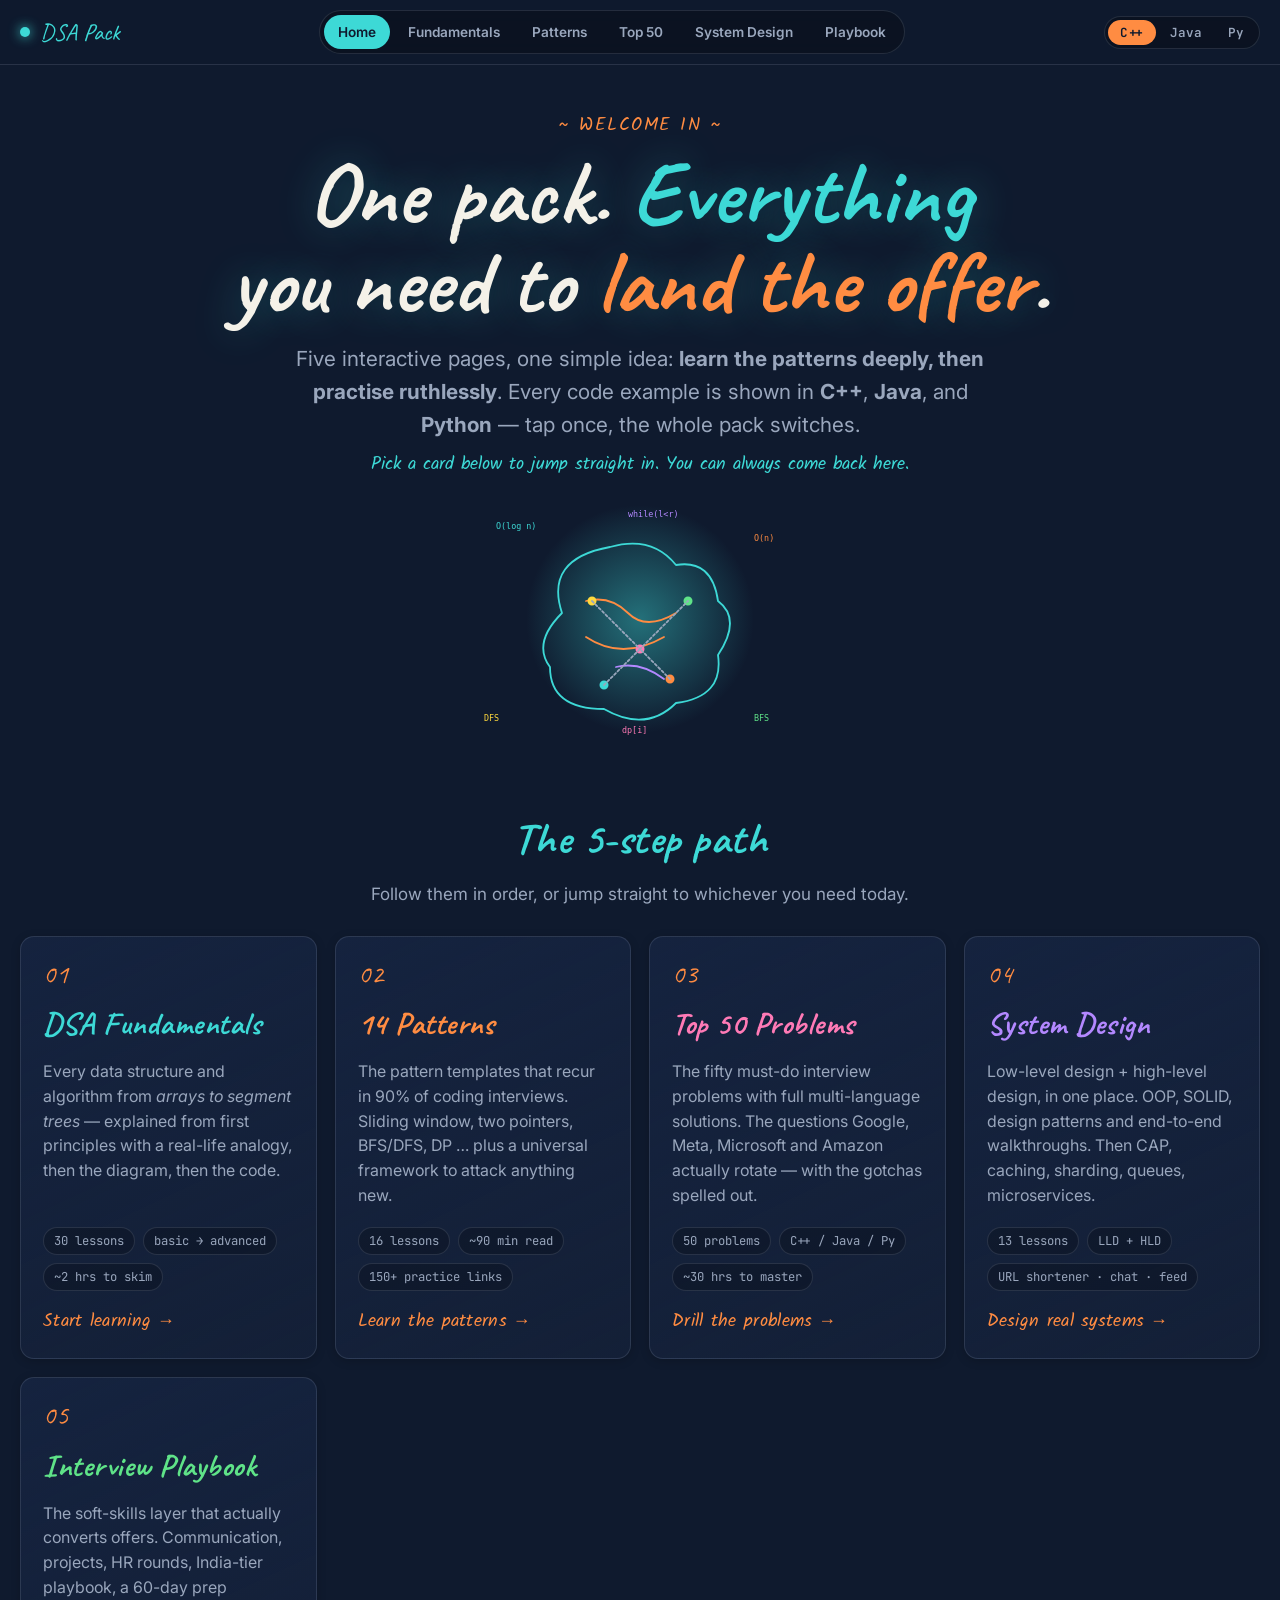
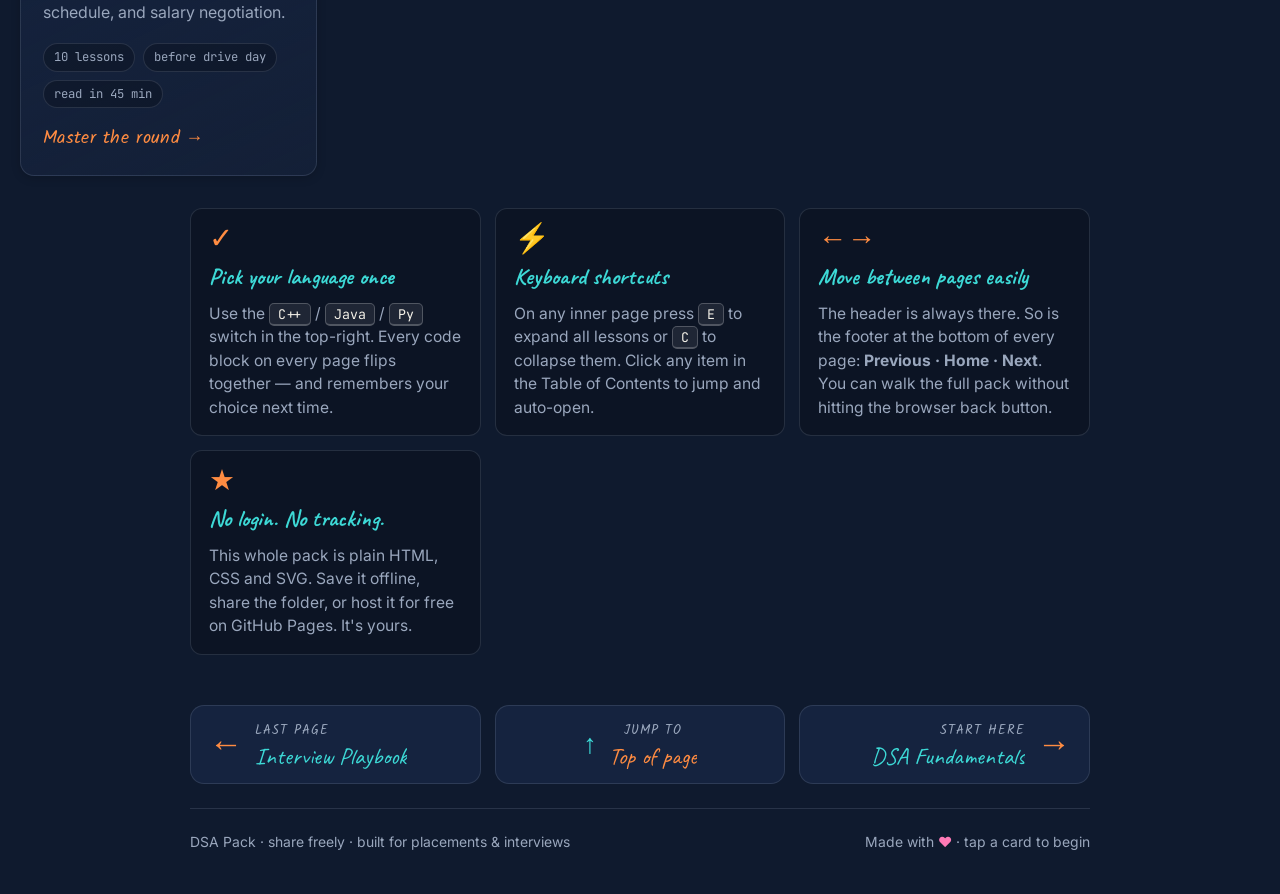
==== index.html @ 094a379f "Add files via upload" ====
<!DOCTYPE html>
<html lang="en">
<head>
  <meta charset="UTF-8" />
  <meta name="viewport" content="width=device-width, initial-scale=1.0, viewport-fit=cover" />
  <meta name="theme-color" content="#0F1A2E" />
  <meta name="description" content="DSA Pack home - pick where to start: Fundamentals, 14 Patterns, Top 50 problems, System Design, or the Interview Playbook. Dark, hand-drawn, with C++/Java/Python tabs." />

  <meta property="og:title" content="DSA Pack - Home" />
  <meta property="og:description" content="Five interactive pages, one philosophy: small set of patterns, deep understanding, ruthless practice. C++/Java/Python tabs everywhere." />
  <meta property="og:type" content="website" />
  <meta property="og:image" content="assets/dsa-hero.svg" />

  <title>DSA Pack - Home</title>
  <link rel="icon" type="image/svg+xml" href="assets/dsa-hero.svg" />
  <link rel="stylesheet" href="dsa.css" />
</head>
<body>

<div class="progress-bar" id="progress"></div>

<header class="topbar">
  <div class="topbar-inner">
    <a href="index.html" class="brand bare" aria-label="DSA Pack home">
      <span class="brand-dot"></span>
      <span>DSA Pack</span>
    </a>

    <nav class="nav-tabs" aria-label="Pack navigation">
      <a class="nav-tab home-tab active" href="index.html">Home</a>
      <a class="nav-tab"                  href="dsa-fundamentals.html">Fundamentals</a>
      <a class="nav-tab"                  href="dsa.html">Patterns</a>
      <a class="nav-tab"                  href="top-50-problems.html">Top 50</a>
      <a class="nav-tab"                  href="system-design.html">System Design</a>
      <a class="nav-tab"                  href="interview-playbook.html">Playbook</a>
    </nav>

    <div class="topbar-actions">
      <div class="lang-switcher" role="group" aria-label="Code language">
        <button data-lang="cpp">C++</button>
        <button data-lang="java">Java</button>
        <button data-lang="python">Py</button>
      </div>
    </div>
  </div>
</header>

<!-- ============== HERO ============== -->
<section class="home-hero" id="top">
  <p class="eyebrow"><span class="wave">~</span> welcome in <span class="wave">~</span></p>
  <h1>One pack. <span class="accent">Everything</span><br>you need to <span class="accent2">land the offer</span>.</h1>
  <p class="lede">
    Five interactive pages, one simple idea: <strong>learn the patterns deeply, then practise ruthlessly</strong>.
    Every code example is shown in <strong>C++</strong>, <strong>Java</strong>, and <strong>Python</strong> &mdash; tap once, the whole pack switches.
  </p>
  <p class="sub-lede">Pick a card below to jump straight in. You can always come back here.</p>
  <img src="assets/dsa-hero.svg" alt="DSA brain mascot" class="hero-mascot" />
</section>

<!-- ============== THE 5 CARDS ============== -->
<section class="cards-wrap">
  <h2 class="cards-title">The 5-step path</h2>
  <p class="cards-sub">Follow them in order, or jump straight to whichever you need today.</p>

  <div class="page-cards">

    <a class="page-card tone-cyan" href="dsa-fundamentals.html">
      <div class="page-card-num">01</div>
      <h3>DSA Fundamentals</h3>
      <p>Every data structure and algorithm from <em>arrays to segment trees</em> &mdash; explained from first principles with a real-life analogy, then the diagram, then the code.</p>
      <div class="page-card-meta">
        <span>30 lessons</span>
        <span>basic &rarr; advanced</span>
        <span>~2 hrs to skim</span>
      </div>
      <span class="page-card-cta">Start learning <span class="arr">&rarr;</span></span>
    </a>

    <a class="page-card tone-orange" href="dsa.html">
      <div class="page-card-num">02</div>
      <h3>14 Patterns</h3>
      <p>The pattern templates that recur in 90% of coding interviews. Sliding window, two pointers, BFS/DFS, DP &hellip; plus a universal framework to attack anything new.</p>
      <div class="page-card-meta">
        <span>16 lessons</span>
        <span>~90 min read</span>
        <span>150+ practice links</span>
      </div>
      <span class="page-card-cta">Learn the patterns <span class="arr">&rarr;</span></span>
    </a>

    <a class="page-card tone-pink" href="top-50-problems.html">
      <div class="page-card-num">03</div>
      <h3>Top 50 Problems</h3>
      <p>The fifty must-do interview problems with full multi-language solutions. The questions Google, Meta, Microsoft and Amazon actually rotate &mdash; with the gotchas spelled out.</p>
      <div class="page-card-meta">
        <span>50 problems</span>
        <span>C++ / Java / Py</span>
        <span>~30 hrs to master</span>
      </div>
      <span class="page-card-cta">Drill the problems <span class="arr">&rarr;</span></span>
    </a>

    <a class="page-card tone-purple" href="system-design.html">
      <div class="page-card-num">04</div>
      <h3>System Design</h3>
      <p>Low-level design + high-level design, in one place. OOP, SOLID, design patterns and end-to-end walkthroughs. Then CAP, caching, sharding, queues, microservices.</p>
      <div class="page-card-meta">
        <span>13 lessons</span>
        <span>LLD + HLD</span>
        <span>URL shortener &middot; chat &middot; feed</span>
      </div>
      <span class="page-card-cta">Design real systems <span class="arr">&rarr;</span></span>
    </a>

    <a class="page-card tone-green" href="interview-playbook.html">
      <div class="page-card-num">05</div>
      <h3>Interview Playbook</h3>
      <p>The soft-skills layer that actually converts offers. Communication, projects, HR rounds, India-tier playbook, a 60-day prep schedule, and salary negotiation.</p>
      <div class="page-card-meta">
        <span>10 lessons</span>
        <span>before drive day</span>
        <span>read in 45 min</span>
      </div>
      <span class="page-card-cta">Master the round <span class="arr">&rarr;</span></span>
    </a>

  </div>

  <!-- Friendly tips row -->
  <div class="home-tips">
    <div class="home-tip">
      <div class="ico">&#10003;</div>
      <h4>Pick your language once</h4>
      <p>Use the <kbd>C++</kbd> / <kbd>Java</kbd> / <kbd>Py</kbd> switch in the top-right. Every code block on every page flips together &mdash; and remembers your choice next time.</p>
    </div>
    <div class="home-tip">
      <div class="ico">&#9889;</div>
      <h4>Keyboard shortcuts</h4>
      <p>On any inner page press <kbd>E</kbd> to expand all lessons or <kbd>C</kbd> to collapse them. Click any item in the Table of Contents to jump and auto-open.</p>
    </div>
    <div class="home-tip">
      <div class="ico">&larr;&rarr;</div>
      <h4>Move between pages easily</h4>
      <p>The header is always there. So is the footer at the bottom of every page: <strong>Previous &middot; Home &middot; Next</strong>. You can walk the full pack without hitting the browser back button.</p>
    </div>
    <div class="home-tip">
      <div class="ico">&#9733;</div>
      <h4>No login. No tracking.</h4>
      <p>This whole pack is plain HTML, CSS and SVG. Save it offline, share the folder, or host it for free on GitHub Pages. It's yours.</p>
    </div>
  </div>
</section>

<!-- ============== FOOTER PAGE-NAV ============== -->
<nav class="page-nav" aria-label="Page navigation">
  <a class="page-nav-btn prev" href="interview-playbook.html">
    <span class="arr">&larr;</span>
    <span class="meta">
      <span class="lbl">Last page</span>
      <span class="ttl">Interview Playbook</span>
    </span>
  </a>
  <a class="page-nav-btn home" href="#top">
    <span class="arr">&uarr;</span>
    <span class="meta">
      <span class="lbl">Jump to</span>
      <span class="ttl">Top of page</span>
    </span>
  </a>
  <a class="page-nav-btn next" href="dsa-fundamentals.html">
    <span class="meta">
      <span class="lbl">Start here</span>
      <span class="ttl">DSA Fundamentals</span>
    </span>
    <span class="arr">&rarr;</span>
  </a>
</nav>

<footer class="footer-meta">
  <span>DSA Pack &middot; share freely &middot; built for placements &amp; interviews</span>
  <span>Made with <span style="color: var(--pink)">&hearts;</span> &middot; tap a card to begin</span>
</footer>

<script src="dsa.js"></script>
</body>
</html>
---- dsa.css ----
/* ==============================================================
   DSA Pack - shared styles for dsa.html, system-design.html,
   interview-playbook.html.  Dark + neon, hand-drawn vibe.
   ============================================================== */

@import url('https://fonts.googleapis.com/css2?family=Kalam:wght@400;700&family=Caveat:wght@400;700&family=Inter:wght@400;500;600;700&family=JetBrains+Mono:wght@400;500;600&display=swap');

:root {
  --bg:        #0F1A2E;
  --bg-soft:   #18253F;
  --bg-card:   #15233F;
  --ink:       #F4F1E8;
  --cyan:      #3DD9D6;
  --orange:    #FF8C42;
  --green:     #5FE388;
  --red:       #FF5C5C;
  --yellow:    #FFD93D;
  --purple:    #B388FF;
  --pink:      #FF7AB6;
  --muted:     #9AA7BD;
  --line:      rgba(154, 167, 189, 0.18);

  --col:       min(900px, 100% - 32px);
  --col-wide:  min(1240px, 100% - 32px);

  --radius:    14px;
  --shadow-sm: 0 2px 10px rgba(0, 0, 0, 0.18);
  --shadow:    0 6px 28px rgba(0, 0, 0, 0.32);
}

* { box-sizing: border-box; }
html { scroll-behavior: smooth; scroll-padding-top: 110px; }

html, body {
  margin: 0;
  padding: 0;
  background: var(--bg);
  color: var(--ink);
  font-family: 'Inter', -apple-system, BlinkMacSystemFont, 'Segoe UI', sans-serif;
  font-size: 17px;
  line-height: 1.65;
  -webkit-font-smoothing: antialiased;
  overflow-x: hidden;
}

img { max-width: 100%; height: auto; display: block; }

a {
  color: var(--cyan);
  text-decoration: none;
  border-bottom: 1px dashed currentColor;
  transition: color 0.15s ease;
}
a:hover { color: var(--orange); }
a.bare { border-bottom: none; }

code, kbd {
  font-family: 'JetBrains Mono', 'Consolas', 'Courier New', monospace;
  font-size: 0.88em;
}
:not(pre) > code {
  background: rgba(255, 255, 255, 0.08);
  border: 1px solid rgba(255, 255, 255, 0.12);
  border-radius: 5px;
  padding: 1px 7px;
  color: var(--cyan);
  white-space: nowrap;
}
kbd {
  background: rgba(255, 255, 255, 0.08);
  border: 1px solid rgba(255, 255, 255, 0.22);
  border-bottom-width: 2px;
  border-radius: 5px;
  padding: 1px 8px;
  font-size: 0.85em;
  color: var(--ink);
}

/* ---------- Reading-progress bar ---------- */
.progress-bar {
  position: fixed;
  top: 0; left: 0;
  height: 3px;
  width: 0%;
  background: linear-gradient(90deg, var(--cyan), var(--orange), var(--pink));
  z-index: 1000;
  transition: width 0.08s ease-out;
  box-shadow: 0 0 12px var(--cyan);
}

/* ---------- Top nav ---------- */
.topbar {
  position: sticky;
  top: 0;
  z-index: 50;
  backdrop-filter: blur(12px);
  -webkit-backdrop-filter: blur(12px);
  background: rgba(15, 26, 46, 0.82);
  border-bottom: 1px solid var(--line);
}
.topbar-inner {
  width: var(--col-wide);
  margin: 0 auto;
  padding: 10px 0;
  display: flex;
  align-items: center;
  justify-content: space-between;
  gap: 16px;
  flex-wrap: wrap;
}
.brand {
  display: flex;
  align-items: center;
  gap: 10px;
  font-family: 'Caveat', cursive;
  font-size: 1.4rem;
  color: var(--cyan);
  border-bottom: none;
  white-space: nowrap;
}
.brand-dot {
  width: 10px; height: 10px;
  border-radius: 50%;
  background: var(--cyan);
  box-shadow: 0 0 12px var(--cyan);
}

.nav-tabs {
  display: flex;
  gap: 4px;
  background: rgba(0, 0, 0, 0.25);
  border: 1px solid var(--line);
  border-radius: 999px;
  padding: 4px;
}
.nav-tab {
  font-family: 'Inter', sans-serif;
  font-size: 0.8rem;
  font-weight: 600;
  padding: 6px 14px;
  border-radius: 999px;
  border: none;
  background: transparent;
  color: var(--muted);
  cursor: pointer;
  text-decoration: none;
  transition: all 0.15s ease;
  white-space: nowrap;
}
.nav-tab:hover { color: var(--cyan); }
.nav-tab.active {
  background: var(--cyan);
  color: var(--bg);
}

.topbar-actions {
  display: flex;
  gap: 8px;
  align-items: center;
  flex-wrap: wrap;
}
.btn {
  font-family: 'Inter', sans-serif;
  font-size: 0.8rem;
  font-weight: 600;
  padding: 6px 14px;
  border-radius: 999px;
  border: 1.5px solid var(--line);
  background: transparent;
  color: var(--ink);
  cursor: pointer;
  text-decoration: none;
  transition: all 0.15s ease;
  white-space: nowrap;
}
.btn:hover {
  border-color: var(--cyan);
  color: var(--cyan);
  background: rgba(61, 217, 214, 0.08);
}
.btn.primary {
  background: var(--cyan);
  border-color: var(--cyan);
  color: var(--bg);
}
.btn.primary:hover {
  background: var(--orange);
  border-color: var(--orange);
  color: var(--bg);
}

/* Sticky global language switcher */
.lang-switcher {
  display: flex;
  gap: 2px;
  background: rgba(0, 0, 0, 0.25);
  border: 1px solid var(--line);
  border-radius: 999px;
  padding: 3px;
}
.lang-switcher button {
  font-family: 'JetBrains Mono', monospace;
  font-size: 0.74rem;
  font-weight: 600;
  padding: 4px 12px;
  border-radius: 999px;
  border: none;
  background: transparent;
  color: var(--muted);
  cursor: pointer;
  transition: all 0.15s ease;
}
.lang-switcher button:hover { color: var(--ink); }
.lang-switcher button.active {
  background: var(--orange);
  color: var(--bg);
}

/* ---------- Hero ---------- */
.hero {
  width: var(--col-wide);
  margin: 0 auto;
  padding: 56px 0 24px;
  text-align: center;
  position: relative;
}
.hero .eyebrow {
  font-family: 'Kalam', cursive;
  color: var(--orange);
  font-size: 1.1rem;
  letter-spacing: 1.5px;
  text-transform: uppercase;
  margin: 0 0 10px;
}
.hero h1 {
  font-family: 'Caveat', cursive;
  font-size: clamp(2.6rem, 7vw, 5.2rem);
  margin: 0 0 8px;
  line-height: 1;
  color: var(--ink);
  letter-spacing: 0.5px;
  text-shadow: 0 0 40px rgba(61, 217, 214, 0.35);
}
.hero h1 .accent  { color: var(--cyan); }
.hero h1 .accent2 { color: var(--orange); }
.hero h1 .accent3 { color: var(--purple); }
.hero .lede {
  font-size: clamp(1.02rem, 2vw, 1.25rem);
  color: var(--muted);
  max-width: 680px;
  margin: 12px auto 22px;
  line-height: 1.55;
}
.hero-mascot {
  width: clamp(220px, 35vw, 360px);
  margin: 14px auto 22px;
}
.hero-stats {
  display: flex;
  gap: 28px;
  justify-content: center;
  flex-wrap: wrap;
  margin-top: 6px;
}
.hero-stat { font-family: 'Kalam', cursive; }
.hero-stat .num {
  display: block;
  font-family: 'Caveat', cursive;
  font-size: 2rem;
  color: var(--cyan);
  line-height: 1;
}
.hero-stat .num.orange { color: var(--orange); }
.hero-stat .num.green  { color: var(--green); }
.hero-stat .num.purple { color: var(--purple); }
.hero-stat .label {
  display: block;
  font-size: 0.84rem;
  color: var(--muted);
  margin-top: 4px;
}

/* ---------- Table of Contents ---------- */
.toc {
  width: var(--col);
  margin: 22px auto 48px;
  border: 1.5px solid var(--line);
  border-radius: var(--radius);
  background: var(--bg-card);
  padding: 22px 26px;
  box-shadow: var(--shadow-sm);
}
.toc-head {
  display: flex;
  align-items: center;
  justify-content: space-between;
  margin-bottom: 14px;
  gap: 12px;
  flex-wrap: wrap;
}
.toc h2 {
  font-family: 'Caveat', cursive;
  font-size: 1.7rem;
  color: var(--cyan);
  margin: 0;
}
.toc-controls { display: flex; gap: 8px; flex-wrap: wrap; }
.toc ol {
  list-style: none;
  counter-reset: toc;
  padding: 0;
  margin: 0;
  display: grid;
  gap: 4px;
}
.toc ol li { counter-increment: toc; }
.toc ol li a {
  display: flex;
  align-items: center;
  gap: 12px;
  padding: 9px 12px;
  border-radius: 8px;
  border: none;
  color: var(--ink);
  transition: all 0.15s ease;
}
.toc ol li a:hover {
  background: rgba(61, 217, 214, 0.08);
  color: var(--cyan);
  transform: translateX(4px);
}
.toc ol li a::before {
  content: counter(toc, decimal-leading-zero);
  font-family: 'JetBrains Mono', monospace;
  color: var(--muted);
  font-size: 0.82em;
  min-width: 28px;
}
.toc ol li a .title { flex: 1; }

/* TOC section header (used to split LLD vs HLD on system-design page) */
.toc-section {
  font-family: 'Caveat', cursive;
  font-size: 1.3rem;
  color: var(--orange);
  margin: 14px 0 4px 4px;
  padding-top: 8px;
  border-top: 1px dashed var(--line);
}
.toc-section:first-of-type {
  border-top: none;
  padding-top: 0;
  margin-top: 0;
}

/* ---------- Level badges ---------- */
.badge {
  display: inline-block;
  font-family: 'Inter', sans-serif;
  font-size: 0.68rem;
  font-weight: 700;
  letter-spacing: 0.6px;
  padding: 2px 9px;
  border-radius: 999px;
  border: 1.5px solid currentColor;
  text-transform: uppercase;
  white-space: nowrap;
}
.badge.basic        { color: var(--green); }
.badge.intermediate { color: var(--yellow); }
.badge.advanced     { color: var(--orange); }
.badge.wrap         { color: var(--purple); }
.badge.pattern      { color: var(--cyan); }
.badge.theory       { color: var(--purple); }
.badge.case         { color: var(--pink); }
.badge.behavior     { color: var(--yellow); }
.badge.placement    { color: var(--orange); }

/* ---------- Lesson cards ---------- */
.lessons {
  width: var(--col);
  margin: 0 auto;
  display: grid;
  gap: 18px;
}

.lesson {
  border: 1.5px solid var(--line);
  border-radius: var(--radius);
  background: var(--bg-card);
  overflow: hidden;
  scroll-margin-top: 110px;
  transition: border-color 0.2s ease, box-shadow 0.2s ease;
}
.lesson:hover { border-color: rgba(61, 217, 214, 0.45); }
.lesson[open] {
  border-color: rgba(61, 217, 214, 0.55);
  box-shadow: 0 12px 36px rgba(0, 0, 0, 0.35);
}

.lesson > summary {
  list-style: none;
  cursor: pointer;
  padding: 20px 26px;
  display: flex;
  align-items: center;
  gap: 16px;
  user-select: none;
  transition: background 0.15s ease;
}
.lesson > summary::-webkit-details-marker { display: none; }
.lesson > summary:hover { background: rgba(61, 217, 214, 0.04); }
.lesson > summary .num {
  font-family: 'Caveat', cursive;
  font-size: 2.2rem;
  color: var(--cyan);
  line-height: 1;
  min-width: 54px;
  text-align: center;
}
.lesson > summary .heading {
  flex: 1;
  display: flex;
  flex-direction: column;
  gap: 4px;
  min-width: 0;
}
.lesson > summary .title {
  font-family: 'Caveat', cursive;
  font-size: 1.7rem;
  color: var(--ink);
  line-height: 1.1;
}
.lesson > summary .subtitle {
  font-size: 0.9rem;
  color: var(--muted);
  font-weight: 400;
  line-height: 1.3;
}
.lesson > summary .meta {
  display: flex;
  flex-direction: column;
  align-items: flex-end;
  gap: 6px;
  flex-shrink: 0;
}
.lesson > summary .reading-time {
  font-family: 'JetBrains Mono', monospace;
  font-size: 0.76rem;
  color: var(--muted);
}
.lesson > summary .chevron {
  font-size: 1.4rem;
  color: var(--cyan);
  transition: transform 0.25s ease;
  margin-left: 8px;
  line-height: 1;
}
.lesson[open] > summary .chevron { transform: rotate(180deg); }

/* Section divider used between groups of lessons */
.section-break {
  width: var(--col);
  margin: 30px auto 6px;
  display: flex;
  align-items: center;
  gap: 14px;
  color: var(--orange);
}
.section-break::before,
.section-break::after {
  content: "";
  flex: 1;
  height: 1px;
  background: linear-gradient(90deg, transparent, var(--line), transparent);
}
.section-break .label {
  font-family: 'Caveat', cursive;
  font-size: 1.8rem;
  letter-spacing: 0.5px;
}
.section-break .sub {
  font-family: 'Kalam', cursive;
  color: var(--muted);
  font-size: 0.95rem;
}

.lesson-body {
  padding: 4px 26px 26px;
  border-top: 1px solid var(--line);
  animation: slideDown 0.3s ease-out;
}
@keyframes slideDown {
  from { opacity: 0; transform: translateY(-8px); }
  to   { opacity: 1; transform: translateY(0); }
}

.lesson-body h3 {
  font-family: 'Caveat', cursive;
  font-size: 1.55rem;
  color: var(--cyan);
  margin: 26px 0 8px;
}
.lesson-body h3:first-child { margin-top: 16px; }
.lesson-body h4 {
  font-family: 'Inter', sans-serif;
  font-size: 1rem;
  font-weight: 700;
  letter-spacing: 0.3px;
  color: var(--orange);
  margin: 18px 0 6px;
  text-transform: uppercase;
}
.lesson-body p { margin: 10px 0; color: var(--ink); }
.lesson-body ul, .lesson-body ol {
  padding-left: 22px;
  margin: 10px 0;
}
.lesson-body li { margin: 5px 0; }
.lesson-body ul li::marker { color: var(--cyan); }
.lesson-body ol li::marker { color: var(--orange); font-weight: 700; }

/* TL;DR block */
.tldr {
  background: rgba(61, 217, 214, 0.08);
  border-left: 4px solid var(--cyan);
  border-radius: 0 10px 10px 0;
  padding: 14px 18px;
  margin: 18px 0 8px;
  font-size: 1.02rem;
}
.tldr strong {
  font-family: 'Caveat', cursive;
  font-size: 1.4em;
  color: var(--cyan);
  letter-spacing: 0.4px;
  margin-right: 6px;
}

/* "When to recognise" block */
.recognise {
  background: rgba(179, 136, 255, 0.07);
  border-left: 4px solid var(--purple);
  border-radius: 0 10px 10px 0;
  padding: 12px 16px;
  margin: 10px 0 8px;
}
.recognise strong {
  font-family: 'Caveat', cursive;
  font-size: 1.3em;
  color: var(--purple);
  margin-right: 6px;
}

/* Inline illustration */
.illustration {
  margin: 22px -6px;
  padding: 14px;
  border: 1px solid var(--line);
  border-radius: 10px;
  background: rgba(0, 0, 0, 0.18);
  text-align: center;
}
.illustration img { width: 100%; max-width: 760px; margin: 0 auto; }
.illustration .caption {
  font-family: 'Kalam', cursive;
  color: var(--muted);
  font-size: 0.9rem;
  margin-top: 8px;
}

/* Callouts */
.callout {
  position: relative;
  margin: 18px 0;
  padding: 16px 18px 16px 56px;
  border-radius: 10px;
  background: rgba(95, 227, 136, 0.08);
  border: 1px solid rgba(95, 227, 136, 0.3);
  line-height: 1.55;
}
.callout::before {
  content: '\2728';
  position: absolute;
  top: 14px; left: 18px;
  font-size: 1.4rem;
}
.callout strong {
  font-family: 'Caveat', cursive;
  font-size: 1.3em;
  color: var(--green);
  margin-right: 8px;
  letter-spacing: 0.3px;
}
.callout.tip       { background: rgba(61, 217, 214, 0.08);  border-color: rgba(61, 217, 214, 0.30); }
.callout.tip::before    { content: '\1F4A1'; }
.callout.tip strong     { color: var(--cyan); }
.callout.warn      { background: rgba(255, 92, 92, 0.08);   border-color: rgba(255, 92, 92, 0.35); }
.callout.warn::before   { content: '\26A0\FE0F'; }
.callout.warn strong    { color: var(--red); }
.callout.try       { background: rgba(255, 217, 61, 0.08);  border-color: rgba(255, 217, 61, 0.35); }
.callout.try::before    { content: '\1F9EA'; }
.callout.try strong     { color: var(--yellow); }
.callout.takeaway  { background: rgba(179, 136, 255, 0.08); border-color: rgba(179, 136, 255, 0.35); margin-top: 24px; }
.callout.takeaway::before { content: '\1F3AF'; }
.callout.takeaway strong  { color: var(--purple); }
.callout.gotcha    { background: rgba(255, 140, 66, 0.08);  border-color: rgba(255, 140, 66, 0.35); }
.callout.gotcha::before { content: '\1F6A8'; }
.callout.gotcha strong { color: var(--orange); }

/* Inline mini code (single-line) */
pre {
  background: rgba(0, 0, 0, 0.42);
  border: 1px solid var(--line);
  border-radius: 10px;
  padding: 14px 18px;
  margin: 14px 0;
  overflow-x: auto;
  position: relative;
  font-size: 0.86rem;
  line-height: 1.55;
}
pre code {
  background: transparent;
  border: none;
  padding: 0;
  color: var(--ink);
  white-space: pre;
  font-size: inherit;
}
.copy-btn {
  position: absolute;
  top: 8px; right: 8px;
  font-family: 'Inter', sans-serif;
  font-size: 0.72rem;
  padding: 4px 10px;
  border-radius: 6px;
  border: 1px solid var(--line);
  background: rgba(255, 255, 255, 0.05);
  color: var(--muted);
  cursor: pointer;
  opacity: 0;
  transition: opacity 0.2s ease, all 0.15s ease;
}
pre:hover .copy-btn { opacity: 1; }
.copy-btn:hover { border-color: var(--cyan); color: var(--cyan); }
.copy-btn.copied { border-color: var(--green); color: var(--green); opacity: 1; }

/* ---------- Code-tabs component (C++ / Java / Python) ---------- */
.code-tabs {
  border: 1px solid var(--line);
  border-radius: 10px;
  margin: 16px 0;
  background: rgba(0, 0, 0, 0.32);
  overflow: hidden;
}
.code-tabs .tab-strip {
  display: flex;
  background: rgba(0, 0, 0, 0.35);
  border-bottom: 1px solid var(--line);
  padding: 0 6px;
  align-items: center;
  gap: 2px;
  flex-wrap: wrap;
}
.code-tabs .tab {
  font-family: 'JetBrains Mono', monospace;
  font-size: 0.78rem;
  font-weight: 600;
  padding: 8px 14px;
  border: none;
  background: transparent;
  color: var(--muted);
  cursor: pointer;
  border-bottom: 2px solid transparent;
  transition: all 0.15s ease;
  margin-bottom: -1px;
}
.code-tabs .tab:hover { color: var(--ink); }
.code-tabs .tab.active {
  color: var(--cyan);
  border-bottom-color: var(--cyan);
}
.code-tabs .tab[data-lang="java"].active   { color: var(--orange); border-bottom-color: var(--orange); }
.code-tabs .tab[data-lang="python"].active { color: var(--green);  border-bottom-color: var(--green); }
.code-tabs .tab-spacer { flex: 1; }
.code-tabs .filename {
  font-family: 'JetBrains Mono', monospace;
  font-size: 0.72rem;
  color: var(--muted);
  padding: 8px 12px;
}
.code-tabs pre {
  margin: 0;
  border: none;
  border-radius: 0;
  background: transparent;
  display: none;
}
.code-tabs pre.active { display: block; }
.code-tabs .copy-btn { top: 42px; }

/* ---------- Comparison columns ---------- */
.cols-2 {
  display: grid;
  grid-template-columns: 1fr 1fr;
  gap: 16px;
  margin: 16px 0;
}
.cols-3 {
  display: grid;
  grid-template-columns: repeat(3, 1fr);
  gap: 14px;
  margin: 16px 0;
}
.col-card {
  padding: 16px;
  border: 1px solid var(--line);
  border-radius: 10px;
  background: rgba(0, 0, 0, 0.20);
}
.col-card h4 {
  font-family: 'Caveat', cursive;
  font-size: 1.4rem;
  margin: 0 0 8px;
  color: var(--cyan);
  letter-spacing: 0.3px;
  text-transform: none;
}
.col-card.do    h4 { color: var(--green); }
.col-card.dont  h4 { color: var(--red); }
.col-card p { margin: 4px 0; font-size: 0.94rem; }
.col-card ul { margin: 4px 0; padding-left: 18px; font-size: 0.94rem; }

/* ---------- Complexity / shortcut tables ---------- */
.table-wrap {
  margin: 14px 0;
  overflow-x: auto;
  border: 1px solid var(--line);
  border-radius: 10px;
  background: rgba(0, 0, 0, 0.18);
}
.dsa-table {
  width: 100%;
  border-collapse: collapse;
  font-size: 0.92rem;
}
.dsa-table th,
.dsa-table td {
  text-align: left;
  padding: 10px 14px;
  border-bottom: 1px solid var(--line);
}
.dsa-table th {
  font-family: 'Inter', sans-serif;
  font-size: 0.78rem;
  text-transform: uppercase;
  letter-spacing: 0.5px;
  color: var(--cyan);
  background: rgba(61, 217, 214, 0.06);
}
.dsa-table tr:last-child td { border-bottom: none; }
.dsa-table tr:hover td { background: rgba(255, 255, 255, 0.02); }
.dsa-table code {
  font-family: 'JetBrains Mono', monospace;
  color: var(--yellow);
  white-space: nowrap;
}
.dsa-table .good { color: var(--green); font-weight: 600; }
.dsa-table .meh  { color: var(--yellow); }
.dsa-table .bad  { color: var(--red); }

/* Practice problems grid */
.practice {
  display: grid;
  grid-template-columns: repeat(auto-fit, minmax(220px, 1fr));
  gap: 8px;
  margin: 10px 0 4px;
}
.practice a {
  display: flex;
  justify-content: space-between;
  align-items: center;
  padding: 10px 14px;
  border-radius: 8px;
  border: 1px solid var(--line);
  background: rgba(0, 0, 0, 0.18);
  color: var(--ink);
  font-size: 0.9rem;
  transition: all 0.15s ease;
}
.practice a:hover {
  border-color: var(--cyan);
  background: rgba(61, 217, 214, 0.06);
  transform: translateY(-2px);
}
.practice .diff {
  font-family: 'JetBrains Mono', monospace;
  font-size: 0.72rem;
  padding: 2px 8px;
  border-radius: 999px;
  border: 1px solid currentColor;
}
.practice .diff.easy { color: var(--green); }
.practice .diff.med  { color: var(--yellow); }
.practice .diff.hard { color: var(--red); }

/* Pattern fingerprint (when-to-use cheat) */
.fingerprint {
  display: flex;
  flex-wrap: wrap;
  gap: 6px;
  margin: 12px 0 4px;
}
.fingerprint .tag {
  font-family: 'JetBrains Mono', monospace;
  font-size: 0.74rem;
  padding: 3px 10px;
  border-radius: 999px;
  border: 1px solid var(--cyan);
  color: var(--cyan);
  background: rgba(61, 217, 214, 0.06);
}

/* Complexity pill row */
.complexity-row {
  display: flex;
  flex-wrap: wrap;
  gap: 14px;
  margin: 10px 0 14px;
  font-family: 'JetBrains Mono', monospace;
  font-size: 0.86rem;
}
.complexity-row .pill {
  padding: 5px 12px;
  border-radius: 999px;
  border: 1px solid var(--line);
  background: rgba(0, 0, 0, 0.2);
}
.complexity-row .pill .k {
  color: var(--muted);
  margin-right: 6px;
  font-size: 0.78rem;
  text-transform: uppercase;
  letter-spacing: 0.5px;
}
.complexity-row .pill .v { color: var(--yellow); }

/* Step list (used for problem-solving framework) */
.steps {
  list-style: none;
  counter-reset: step;
  padding: 0;
  margin: 14px 0;
  display: grid;
  gap: 10px;
}
.steps li {
  counter-increment: step;
  position: relative;
  padding: 12px 16px 12px 56px;
  border: 1px solid var(--line);
  border-radius: 10px;
  background: rgba(0, 0, 0, 0.18);
}
.steps li::before {
  content: counter(step);
  position: absolute;
  top: 50%;
  left: 12px;
  transform: translateY(-50%);
  width: 32px; height: 32px;
  border-radius: 50%;
  background: var(--cyan);
  color: var(--bg);
  font-family: 'Caveat', cursive;
  font-size: 1.4rem;
  font-weight: 700;
  display: flex;
  align-items: center;
  justify-content: center;
}
.steps li strong {
  font-family: 'Caveat', cursive;
  font-size: 1.25rem;
  color: var(--cyan);
  display: block;
  margin-bottom: 2px;
}

/* ---------- Footer / sign-off ---------- */
.signoff {
  width: var(--col);
  margin: 70px auto 50px;
  text-align: center;
}
.signoff h2 {
  font-family: 'Caveat', cursive;
  font-size: 2.4rem;
  color: var(--orange);
  margin: 0 0 12px;
}
.signoff p {
  color: var(--muted);
  font-size: 1.02rem;
  margin: 8px 0;
}
.signoff .takeaways {
  display: grid;
  grid-template-columns: repeat(auto-fit, minmax(200px, 1fr));
  gap: 14px;
  margin: 28px auto;
  max-width: 760px;
  text-align: left;
}
.signoff .takeaway-pill {
  padding: 14px 18px;
  border: 1.5px solid var(--line);
  border-radius: 10px;
  background: var(--bg-card);
}
.signoff .takeaway-pill strong {
  display: block;
  font-family: 'Caveat', cursive;
  font-size: 1.4rem;
  color: var(--cyan);
  margin-bottom: 4px;
}
.signoff .next-up {
  display: flex;
  gap: 12px;
  justify-content: center;
  margin-top: 26px;
  flex-wrap: wrap;
}

.footer-meta {
  width: var(--col);
  margin: 0 auto 40px;
  padding-top: 22px;
  border-top: 1px solid var(--line);
  color: var(--muted);
  font-size: 0.82rem;
  display: flex;
  justify-content: space-between;
  flex-wrap: wrap;
  gap: 12px;
}

/* ==============================================================
   Problem links bar - LeetCode + YouTube chips (Top 50)
   ============================================================== */
.problem-links {
  display: flex;
  gap: 10px;
  flex-wrap: wrap;
  margin: 6px 0 14px;
}
.link-chip {
  display: inline-flex;
  align-items: center;
  gap: 8px;
  padding: 7px 14px;
  border: 1.5px solid var(--line);
  border-radius: 999px;
  background: rgba(0, 0, 0, 0.22);
  color: var(--ink);
  font-family: 'Inter', sans-serif;
  font-size: 0.82rem;
  font-weight: 600;
  text-decoration: none;
  border-bottom: 1.5px solid var(--line);
  transition: transform 0.15s ease, border-color 0.15s ease, color 0.15s ease, background 0.15s ease;
  white-space: nowrap;
}
.link-chip:hover {
  transform: translateY(-1px);
  color: var(--ink);
}
.link-chip .ico {
  display: inline-flex;
  align-items: center;
  justify-content: center;
  width: 22px; height: 22px;
  border-radius: 6px;
  font-family: 'JetBrains Mono', monospace;
  font-size: 0.72rem;
  font-weight: 700;
  letter-spacing: -0.3px;
}
.link-chip .arr {
  display: inline-block;
  transition: transform 0.18s ease;
}
.link-chip:hover .arr { transform: translateX(3px); }

.link-chip.lc .ico {
  background: rgba(255, 140, 66, 0.18);
  color: var(--orange);
  border: 1px solid rgba(255, 140, 66, 0.4);
}
.link-chip.lc:hover {
  border-color: var(--orange);
  background: rgba(255, 140, 66, 0.10);
}

.link-chip.yt .ico {
  background: rgba(255, 92, 92, 0.18);
  color: var(--red);
  border: 1px solid rgba(255, 92, 92, 0.4);
  font-size: 0.86rem;
}
.link-chip.yt:hover {
  border-color: var(--red);
  background: rgba(255, 92, 92, 0.10);
}
.link-chip.yt[data-yt-status="pending"] {
  opacity: 0.78;
}
.link-chip.yt[data-yt-status="pending"] .ico::after {
  content: "";
  display: inline-block;
  width: 6px; height: 6px;
  border-radius: 50%;
  background: var(--yellow);
  margin-left: 0;
  box-shadow: 0 0 6px var(--yellow);
}

/* ==============================================================
   Approach ladder - Brute / Better / Optimal (Top 50)
   ============================================================== */
.approach-ladder {
  margin: 14px 0 16px;
  border: 1px solid var(--line);
  border-radius: 12px;
  background: rgba(0, 0, 0, 0.22);
  overflow: hidden;
}
.approach-ladder-title {
  display: flex;
  align-items: center;
  justify-content: space-between;
  gap: 10px;
  padding: 8px 14px;
  border-bottom: 1px solid var(--line);
  background: rgba(255, 255, 255, 0.02);
  font-family: 'Caveat', cursive;
  font-size: 1.25rem;
  color: var(--cyan);
  letter-spacing: 0.3px;
}
.approach-ladder-title .hint {
  font-family: 'Inter', sans-serif;
  font-size: 0.72rem;
  font-weight: 500;
  letter-spacing: 0.4px;
  text-transform: uppercase;
  color: var(--muted);
}
.approach-ladder .rung {
  display: grid;
  grid-template-columns: 90px 1fr auto;
  align-items: center;
  gap: 12px;
  padding: 10px 14px;
  border-top: 1px dashed var(--line);
}
.approach-ladder .rung:first-of-type { border-top: none; }
.approach-ladder .rank {
  font-family: 'Kalam', cursive;
  font-size: 0.82rem;
  font-weight: 700;
  letter-spacing: 0.6px;
  text-transform: uppercase;
  padding: 3px 10px;
  border-radius: 999px;
  text-align: center;
  border: 1px solid var(--line);
  background: rgba(0, 0, 0, 0.28);
}
.approach-ladder .rung.brute   .rank { color: var(--red);    border-color: rgba(255, 92, 92, 0.45); }
.approach-ladder .rung.better  .rank { color: var(--yellow); border-color: rgba(255, 217, 61, 0.45); }
.approach-ladder .rung.optimal .rank { color: var(--green);  border-color: rgba(95, 227, 136, 0.55); background: rgba(95, 227, 136, 0.08); }
.approach-ladder .how {
  font-size: 0.94rem;
  color: var(--ink);
  line-height: 1.45;
}
.approach-ladder .how em {
  color: var(--muted);
  font-style: normal;
  font-size: 0.85rem;
}
.approach-ladder .cx {
  display: inline-flex;
  gap: 6px;
  flex-wrap: wrap;
  justify-content: flex-end;
}
.approach-ladder .cx span {
  font-family: 'JetBrains Mono', monospace;
  font-size: 0.74rem;
  padding: 2px 8px;
  border: 1px solid var(--line);
  border-radius: 6px;
  color: var(--cyan);
  background: rgba(0, 0, 0, 0.30);
  white-space: nowrap;
}
.approach-ladder .rung.optimal .cx span {
  color: var(--green);
  border-color: rgba(95, 227, 136, 0.40);
}

@media (max-width: 620px) {
  .approach-ladder .rung {
    grid-template-columns: 1fr;
    gap: 6px;
  }
  .approach-ladder .rank { width: max-content; }
  .approach-ladder .cx { justify-content: flex-start; }
}

/* ==============================================================
   Keyframes - warm, friendly motion (respects reduced motion)
   ============================================================== */
@keyframes dp-fade-up {
  from { opacity: 0; transform: translateY(18px); }
  to   { opacity: 1; transform: translateY(0); }
}
@keyframes dp-float-soft {
  0%, 100% { transform: translateY(0); }
  50%      { transform: translateY(-8px); }
}
@keyframes dp-glow-pulse {
  0%, 100% { box-shadow: 0 0 8px var(--cyan); }
  50%      { box-shadow: 0 0 22px var(--cyan), 0 0 6px var(--cyan); }
}
@keyframes dp-arrow-nudge {
  0%, 100% { transform: translateX(0); }
  50%      { transform: translateX(4px); }
}
@keyframes dp-shimmer {
  0%   { background-position: -180% 0; }
  100% { background-position:  180% 0; }
}
@keyframes dp-wave {
  0%, 100% { transform: rotate(0deg); }
  10%      { transform: rotate(14deg); }
  20%      { transform: rotate(-8deg); }
  30%      { transform: rotate(14deg); }
  40%      { transform: rotate(-4deg); }
  50%      { transform: rotate(10deg); }
  60%      { transform: rotate(0deg); }
}

/* Make the brand-dot in the topbar feel alive */
.brand-dot {
  animation: dp-glow-pulse 2.6s ease-in-out infinite;
}

/* ==============================================================
   Landing page (index.html) - 5-card path
   ============================================================== */
.home-wrap {
  width: var(--col-wide);
  margin: 0 auto;
}

/* Hero variant for the landing page */
.home-hero {
  width: var(--col-wide);
  margin: 0 auto;
  padding: 46px 0 18px;
  text-align: center;
  position: relative;
}
.home-hero .wave {
  display: inline-block;
  transform-origin: 70% 70%;
  animation: dp-wave 3.2s ease-in-out 0.4s 3;
}
.home-hero .eyebrow {
  font-family: 'Kalam', cursive;
  color: var(--orange);
  font-size: 1.05rem;
  letter-spacing: 1.5px;
  text-transform: uppercase;
  margin: 0 0 8px;
  opacity: 0;
  animation: dp-fade-up 0.6s ease-out 0.05s forwards;
}
.home-hero h1 {
  font-family: 'Caveat', cursive;
  font-size: clamp(2.6rem, 7vw, 5.4rem);
  margin: 0 0 8px;
  line-height: 1;
  letter-spacing: 0.5px;
  text-shadow: 0 0 40px rgba(61, 217, 214, 0.32);
  opacity: 0;
  animation: dp-fade-up 0.7s ease-out 0.18s forwards;
}
.home-hero h1 .accent  { color: var(--cyan); }
.home-hero h1 .accent2 { color: var(--orange); }
.home-hero .lede {
  font-size: clamp(1.02rem, 2vw, 1.22rem);
  color: var(--muted);
  max-width: 700px;
  margin: 14px auto 8px;
  line-height: 1.6;
  opacity: 0;
  animation: dp-fade-up 0.7s ease-out 0.32s forwards;
}
.home-hero .sub-lede {
  font-family: 'Kalam', cursive;
  color: var(--cyan);
  font-size: 1.05rem;
  margin: 6px auto 0;
  opacity: 0;
  animation: dp-fade-up 0.7s ease-out 0.46s forwards;
}
.home-hero .hero-mascot {
  animation: dp-float-soft 5s ease-in-out infinite;
}

.cards-wrap {
  width: var(--col-wide);
  margin: 18px auto 40px;
  padding: 0 0 10px;
}
.cards-title {
  font-family: 'Caveat', cursive;
  font-size: clamp(1.8rem, 4vw, 2.6rem);
  color: var(--cyan);
  text-align: center;
  margin: 0 0 4px;
  letter-spacing: 0.5px;
}
.cards-sub {
  text-align: center;
  color: var(--muted);
  margin: 0 0 28px;
  font-size: 1rem;
}

.page-cards {
  display: grid;
  grid-template-columns: repeat(auto-fit, minmax(280px, 1fr));
  gap: 18px;
  margin: 0 auto;
}
.page-card {
  position: relative;
  display: flex;
  flex-direction: column;
  gap: 10px;
  padding: 24px 22px 22px;
  border: 1.5px solid var(--line);
  border-radius: var(--radius);
  background: linear-gradient(155deg, var(--bg-card) 0%, rgba(24, 37, 63, 0.55) 100%);
  color: var(--ink);
  text-decoration: none;
  border-bottom: 1.5px solid var(--line);
  box-shadow: var(--shadow-sm);
  overflow: hidden;
  opacity: 0;
  transform: translateY(18px);
  animation: dp-fade-up 0.55s ease-out forwards;
  transition: transform 0.22s ease, border-color 0.22s ease, box-shadow 0.22s ease;
}
.page-card::before {
  content: "";
  position: absolute;
  inset: 0;
  border-radius: var(--radius);
  pointer-events: none;
  background: radial-gradient(140% 90% at 100% 0%, rgba(61, 217, 214, 0.16), transparent 60%);
  opacity: 0;
  transition: opacity 0.22s ease;
}
.page-card::after {
  content: "";
  position: absolute;
  top: 0; left: 0; right: 0;
  height: 3px;
  background: linear-gradient(90deg, var(--cyan), var(--orange), var(--pink));
  transform: scaleX(0);
  transform-origin: left center;
  transition: transform 0.35s ease;
}
.page-card:hover {
  transform: translateY(-5px);
  border-color: var(--cyan);
  box-shadow: 0 12px 32px rgba(0, 0, 0, 0.42), 0 0 0 1px rgba(61, 217, 214, 0.35);
  color: var(--ink);
}
.page-card:hover::before { opacity: 1; }
.page-card:hover::after  { transform: scaleX(1); }

/* Staggered entry for the 5 cards */
.page-card:nth-child(1) { animation-delay: 0.10s; }
.page-card:nth-child(2) { animation-delay: 0.20s; }
.page-card:nth-child(3) { animation-delay: 0.30s; }
.page-card:nth-child(4) { animation-delay: 0.40s; }
.page-card:nth-child(5) { animation-delay: 0.50s; }

.page-card-num {
  font-family: 'Caveat', cursive;
  font-size: 1.6rem;
  color: var(--orange);
  line-height: 1;
  letter-spacing: 1px;
  transition: transform 0.22s ease, color 0.22s ease;
}
.page-card:hover .page-card-num {
  transform: scale(1.15) rotate(-4deg);
  color: var(--pink);
}
.page-card h3 {
  font-family: 'Caveat', cursive;
  font-size: 1.85rem;
  margin: 0;
  color: var(--cyan);
  letter-spacing: 0.5px;
}
.page-card p {
  margin: 0;
  color: var(--muted);
  font-size: 0.94rem;
  line-height: 1.55;
}
.page-card-meta {
  display: flex;
  gap: 8px;
  flex-wrap: wrap;
  margin-top: auto;
  padding-top: 8px;
}
.page-card-meta span {
  font-family: 'JetBrains Mono', monospace;
  font-size: 0.72rem;
  padding: 3px 10px;
  border: 1px solid var(--line);
  border-radius: 999px;
  color: var(--muted);
  background: rgba(0, 0, 0, 0.22);
  transition: color 0.22s ease, border-color 0.22s ease;
}
.page-card:hover .page-card-meta span {
  color: var(--cyan);
  border-color: rgba(61, 217, 214, 0.35);
}
.page-card-cta {
  display: inline-flex;
  align-items: center;
  gap: 6px;
  margin-top: 6px;
  font-family: 'Kalam', cursive;
  font-size: 1.05rem;
  color: var(--orange);
  letter-spacing: 0.3px;
}
.page-card-cta .arr {
  display: inline-block;
  transition: transform 0.22s ease;
}
.page-card:hover .page-card-cta { color: var(--ink); }
.page-card:hover .page-card-cta .arr { transform: translateX(6px); }

/* Tone variants for each card */
.page-card.tone-cyan   h3 { color: var(--cyan); }
.page-card.tone-orange h3 { color: var(--orange); }
.page-card.tone-purple h3 { color: var(--purple); }
.page-card.tone-green  h3 { color: var(--green); }
.page-card.tone-pink   h3 { color: var(--pink); }

/* "How to use this pack" friendly callouts on home */
.home-tips {
  width: var(--col);
  margin: 32px auto 0;
  display: grid;
  grid-template-columns: repeat(auto-fit, minmax(220px, 1fr));
  gap: 14px;
}
.home-tip {
  padding: 16px 18px;
  border: 1.5px solid var(--line);
  border-radius: 12px;
  background: rgba(0, 0, 0, 0.20);
  transition: transform 0.2s ease, border-color 0.2s ease;
}
.home-tip:hover { transform: translateY(-2px); border-color: var(--cyan); }
.home-tip .ico {
  font-family: 'Caveat', cursive;
  font-size: 1.7rem;
  color: var(--orange);
  line-height: 1;
  margin-bottom: 4px;
}
.home-tip h4 {
  font-family: 'Caveat', cursive;
  font-size: 1.35rem;
  color: var(--cyan);
  margin: 2px 0 6px;
}
.home-tip p {
  margin: 0;
  color: var(--muted);
  font-size: 0.92rem;
  line-height: 1.5;
}

/* ==============================================================
   Footer page navigation - Prev / Home / Next on every page
   ============================================================== */
.page-nav {
  width: var(--col);
  margin: 40px auto 24px;
  display: grid;
  grid-template-columns: 1fr 1fr 1fr;
  gap: 14px;
  align-items: stretch;
}
.page-nav-btn {
  position: relative;
  display: flex;
  align-items: center;
  gap: 12px;
  padding: 14px 18px;
  border: 1.5px solid var(--line);
  border-radius: var(--radius);
  background: var(--bg-card);
  color: var(--ink);
  text-decoration: none;
  border-bottom: 1.5px solid var(--line);
  overflow: hidden;
  transition: transform 0.18s ease, border-color 0.18s ease, color 0.18s ease, box-shadow 0.18s ease;
  min-height: 64px;
}
.page-nav-btn::before {
  content: "";
  position: absolute;
  inset: 0;
  background: radial-gradient(120% 100% at var(--gx, 50%) 0%, rgba(61, 217, 214, 0.10), transparent 60%);
  opacity: 0;
  transition: opacity 0.2s ease;
  pointer-events: none;
}
.page-nav-btn:hover {
  transform: translateY(-3px);
  border-color: var(--cyan);
  color: var(--ink);
  box-shadow: 0 8px 22px rgba(0, 0, 0, 0.34);
}
.page-nav-btn:hover::before { opacity: 1; }
.page-nav-btn.prev { justify-content: flex-start; text-align: left;   --gx: 0%; }
.page-nav-btn.home { justify-content: center;     text-align: center; --gx: 50%; }
.page-nav-btn.next { justify-content: flex-end;   text-align: right;  --gx: 100%; }

.page-nav-btn .arr {
  display: inline-block;
  font-family: 'Caveat', cursive;
  font-size: 2rem;
  color: var(--orange);
  line-height: 1;
  transition: transform 0.22s ease;
}
.page-nav-btn.prev:hover .arr { transform: translateX(-6px); }
.page-nav-btn.next:hover .arr { transform: translateX(6px); }
.page-nav-btn.home:hover .arr { transform: translateY(-3px); }

.page-nav-btn .meta {
  display: flex;
  flex-direction: column;
  gap: 1px;
  min-width: 0;
}
.page-nav-btn .lbl {
  font-family: 'Kalam', cursive;
  font-size: 0.78rem;
  letter-spacing: 1px;
  text-transform: uppercase;
  color: var(--muted);
}
.page-nav-btn .ttl {
  font-family: 'Caveat', cursive;
  font-size: 1.4rem;
  color: var(--cyan);
  line-height: 1.1;
  white-space: nowrap;
  overflow: hidden;
  text-overflow: ellipsis;
}
.page-nav-btn.home .arr { color: var(--cyan); font-size: 1.6rem; }
.page-nav-btn.home .ttl { color: var(--orange); }

/* "Home" tab in topbar gets a subtle pulse to feel inviting */
.nav-tab.home-tab {
  position: relative;
}
.nav-tab.home-tab::before {
  content: "";
  position: absolute;
  inset: -1px;
  border-radius: 999px;
  border: 1px solid rgba(61, 217, 214, 0.0);
  pointer-events: none;
  transition: border-color 0.2s ease;
}
.nav-tab.home-tab:hover::before { border-color: rgba(61, 217, 214, 0.5); }

/* ---------- Mobile ---------- */
@media (max-width: 920px) {
  .topbar-inner { gap: 8px; padding: 8px 0; }
  .nav-tabs { order: 3; width: 100%; justify-content: center; }
  .page-nav { grid-template-columns: 1fr; }
  .page-nav-btn.prev,
  .page-nav-btn.next,
  .page-nav-btn.home { justify-content: flex-start; text-align: left; }
  .page-nav-btn.home .arr { transform: none; }
}

@media (max-width: 720px) {
  html { font-size: 16px; }
  .brand { font-size: 1.1rem; }
  .btn { font-size: 0.74rem; padding: 5px 10px; }
  .lang-switcher button { font-size: 0.68rem; padding: 3px 9px; }
  .hero { padding: 30px 0 14px; }
  .hero-stats { gap: 16px; }
  .toc { padding: 16px 14px; }
  .lesson > summary { padding: 14px 16px; gap: 10px; }
  .lesson > summary .num { font-size: 1.55rem; min-width: 34px; }
  .lesson > summary .title { font-size: 1.3rem; }
  .lesson > summary .subtitle { font-size: 0.82rem; }
  .lesson > summary .reading-time { font-size: 0.7rem; }
  .lesson-body { padding: 4px 16px 20px; }
  .lesson-body h3 { font-size: 1.3rem; }
  .illustration { margin-left: 0; margin-right: 0; padding: 8px; }
  .callout { padding: 14px 14px 14px 44px; }
  .callout::before { left: 12px; top: 12px; font-size: 1.15rem; }
  .cols-2, .cols-3 { grid-template-columns: 1fr; }
  pre { font-size: 0.78rem; padding: 12px 14px; }
  .code-tabs .copy-btn { top: 38px; }
  .steps li { padding-left: 50px; }
}

/* ---------- Print ---------- */
@media print {
  .topbar, .progress-bar, .copy-btn { display: none; }
  body { background: white; color: black; }
  .lesson, .lesson-body { display: block !important; border-color: #999; background: white; color: black; }
  .lesson > summary .chevron { display: none; }
  .lesson > summary { color: black; }
  .code-tabs pre { display: block !important; page-break-inside: avoid; }
  .code-tabs .tab-strip { display: none; }
}

/* ---------- Reduced motion ---------- */
@media (prefers-reduced-motion: reduce) {
  html { scroll-behavior: auto; }
  *, *::before, *::after {
    animation-duration: 0.01ms !important;
    transition-duration: 0.01ms !important;
  }
}
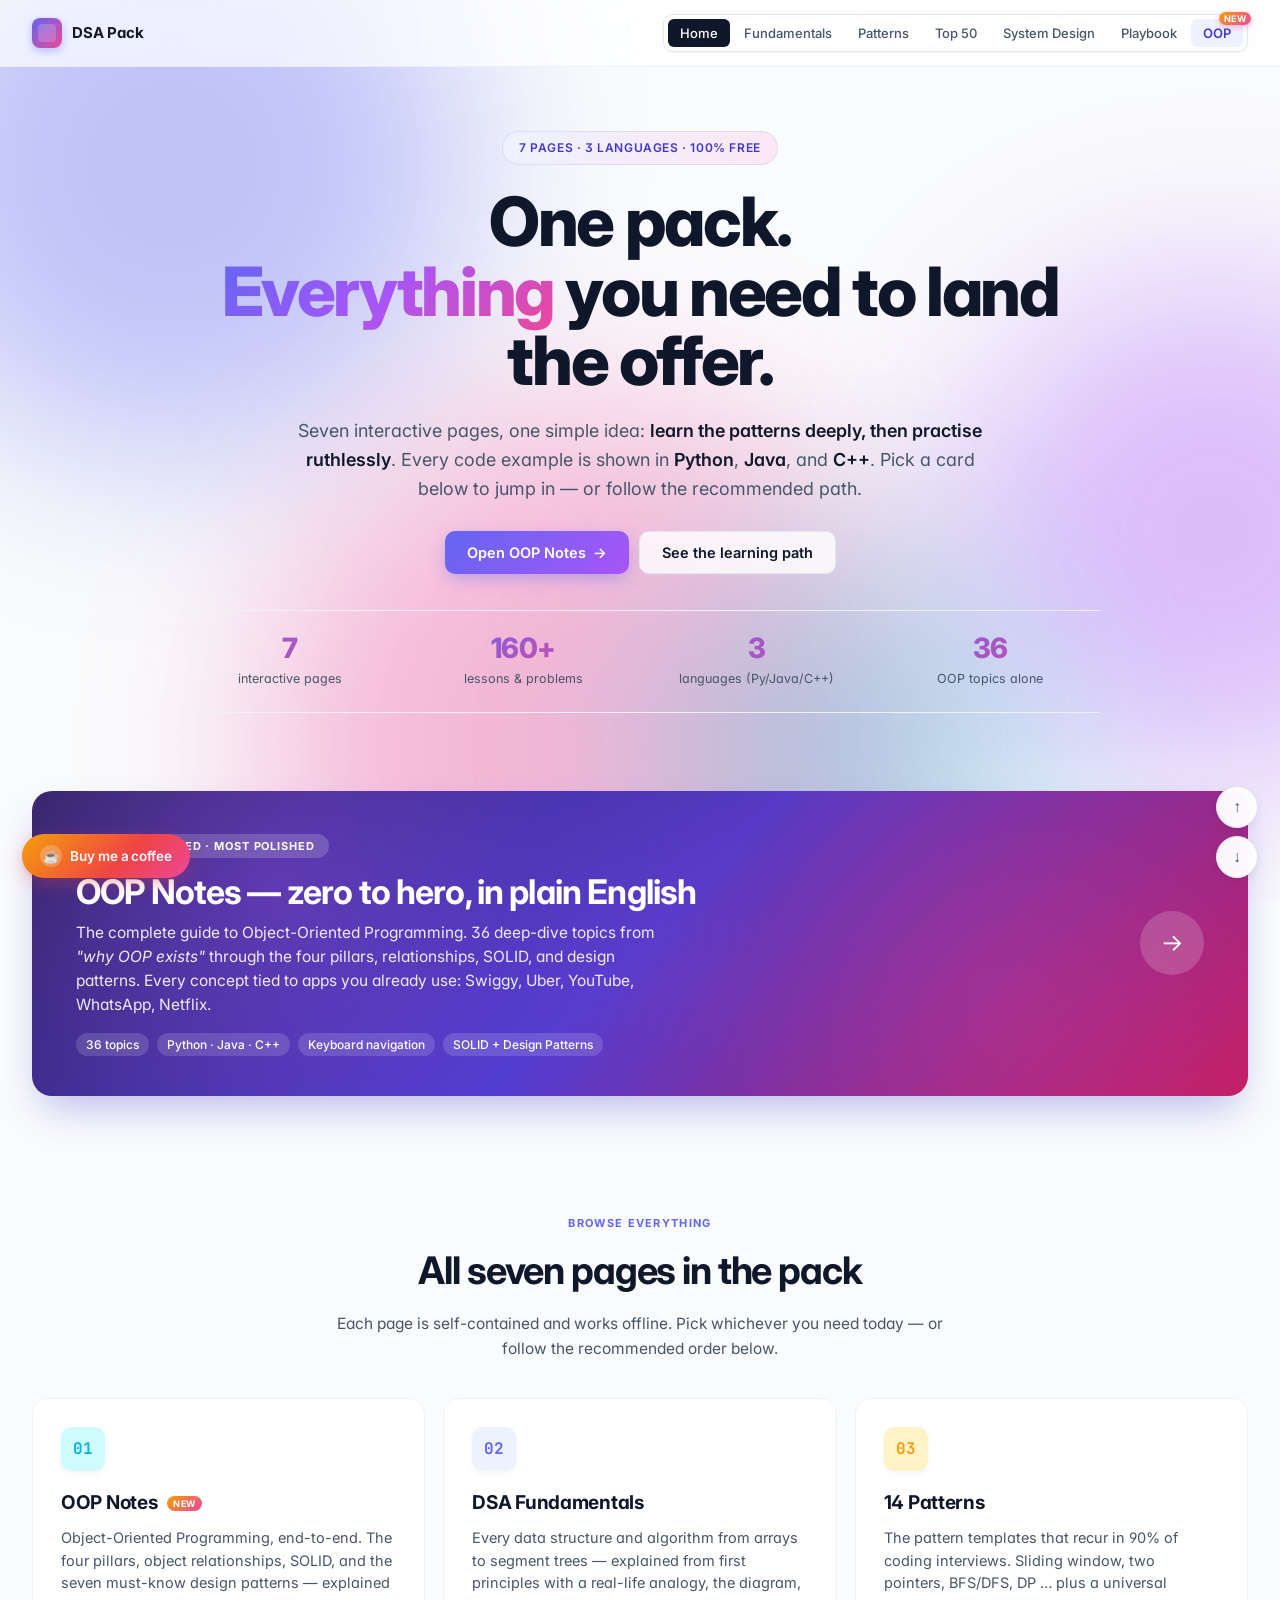
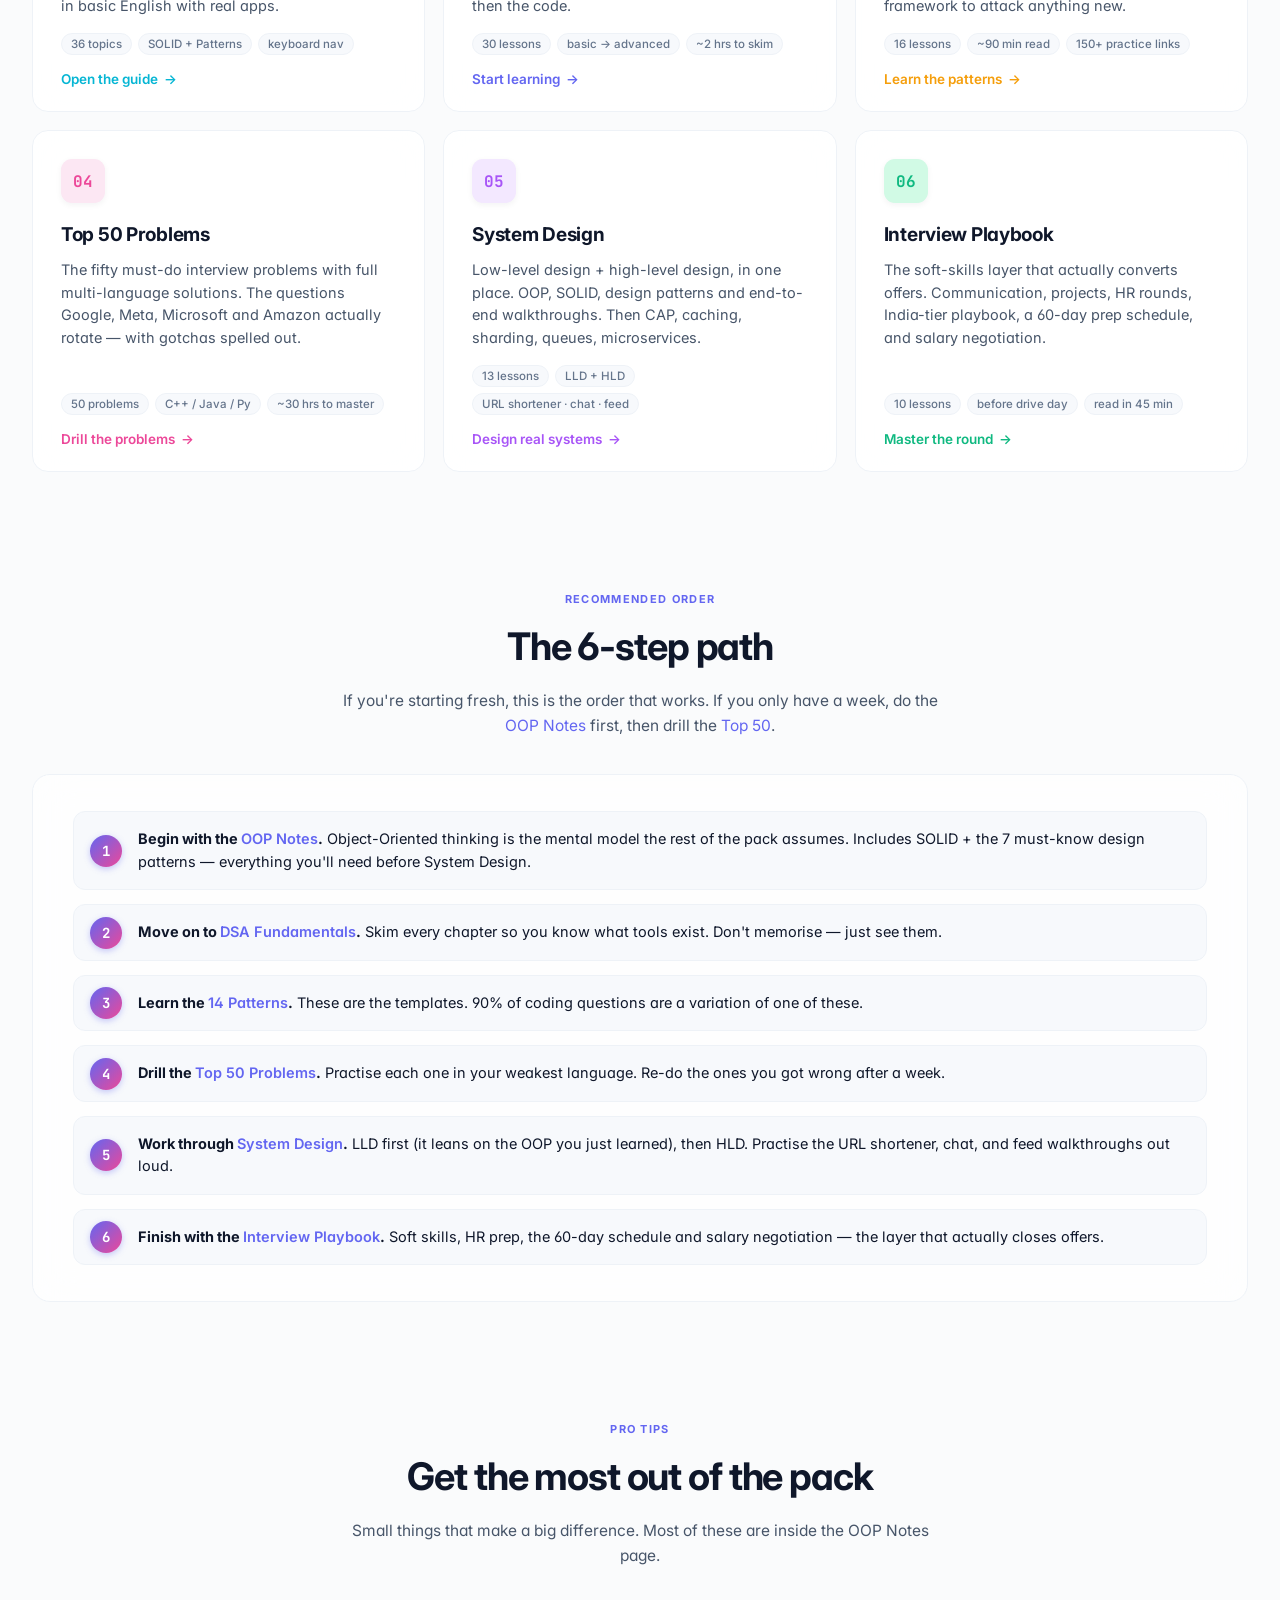
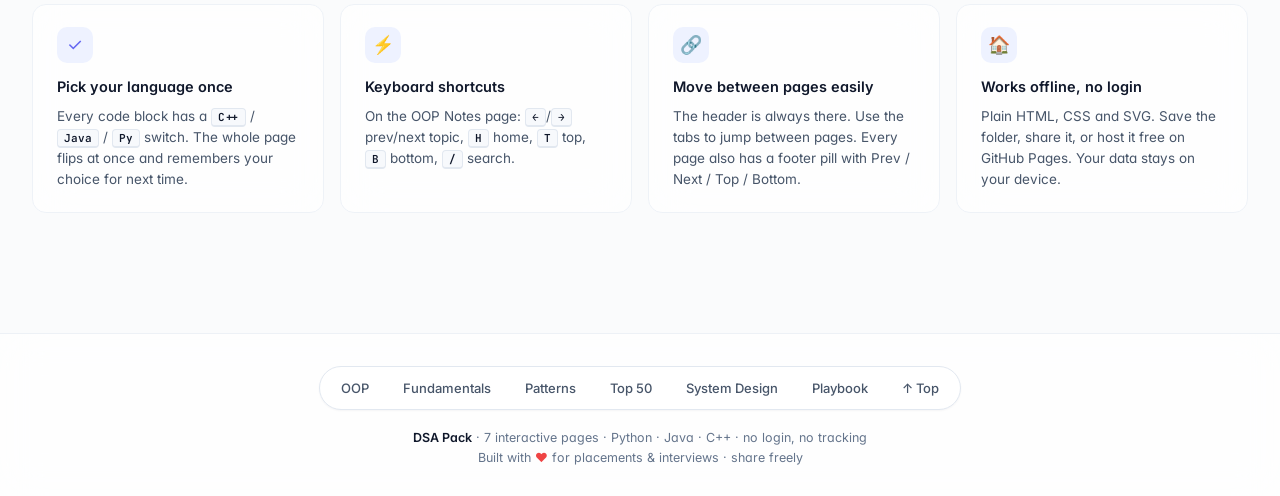
==== commit 2d73564b: "Add files via upload" ====
--- a/index.html
+++ b/index.html
@@ -1,186 +1,986 @@
-<!DOCTYPE html>
-<html lang="en">
-<head>
-  <meta charset="UTF-8" />
-  <meta name="viewport" content="width=device-width, initial-scale=1.0, viewport-fit=cover" />
-  <meta name="theme-color" content="#0F1A2E" />
-  <meta name="description" content="DSA Pack home - pick where to start: Fundamentals, 14 Patterns, Top 50 problems, System Design, or the Interview Playbook. Dark, hand-drawn, with C++/Java/Python tabs." />
-
-  <meta property="og:title" content="DSA Pack - Home" />
-  <meta property="og:description" content="Five interactive pages, one philosophy: small set of patterns, deep understanding, ruthless practice. C++/Java/Python tabs everywhere." />
-  <meta property="og:type" content="website" />
-  <meta property="og:image" content="assets/dsa-hero.svg" />
-
-  <title>DSA Pack - Home</title>
-  <link rel="icon" type="image/svg+xml" href="assets/dsa-hero.svg" />
-  <link rel="stylesheet" href="dsa.css" />
-</head>
-<body>
-
-<div class="progress-bar" id="progress"></div>
-
-<header class="topbar">
-  <div class="topbar-inner">
-    <a href="index.html" class="brand bare" aria-label="DSA Pack home">
-      <span class="brand-dot"></span>
-      <span>DSA Pack</span>
-    </a>
-
-    <nav class="nav-tabs" aria-label="Pack navigation">
-      <a class="nav-tab home-tab active" href="index.html">Home</a>
-      <a class="nav-tab"                  href="dsa-fundamentals.html">Fundamentals</a>
-      <a class="nav-tab"                  href="dsa.html">Patterns</a>
-      <a class="nav-tab"                  href="top-50-problems.html">Top 50</a>
-      <a class="nav-tab"                  href="system-design.html">System Design</a>
-      <a class="nav-tab"                  href="interview-playbook.html">Playbook</a>
-    </nav>
-
-    <div class="topbar-actions">
-      <div class="lang-switcher" role="group" aria-label="Code language">
-        <button data-lang="cpp">C++</button>
-        <button data-lang="java">Java</button>
-        <button data-lang="python">Py</button>
-      </div>
-    </div>
-  </div>
-</header>
-
-<!-- ============== HERO ============== -->
-<section class="home-hero" id="top">
-  <p class="eyebrow"><span class="wave">~</span> welcome in <span class="wave">~</span></p>
-  <h1>One pack. <span class="accent">Everything</span><br>you need to <span class="accent2">land the offer</span>.</h1>
-  <p class="lede">
-    Five interactive pages, one simple idea: <strong>learn the patterns deeply, then practise ruthlessly</strong>.
-    Every code example is shown in <strong>C++</strong>, <strong>Java</strong>, and <strong>Python</strong> &mdash; tap once, the whole pack switches.
-  </p>
-  <p class="sub-lede">Pick a card below to jump straight in. You can always come back here.</p>
-  <img src="assets/dsa-hero.svg" alt="DSA brain mascot" class="hero-mascot" />
-</section>
-
-<!-- ============== THE 5 CARDS ============== -->
-<section class="cards-wrap">
-  <h2 class="cards-title">The 5-step path</h2>
-  <p class="cards-sub">Follow them in order, or jump straight to whichever you need today.</p>
-
-  <div class="page-cards">
-
-    <a class="page-card tone-cyan" href="dsa-fundamentals.html">
-      <div class="page-card-num">01</div>
-      <h3>DSA Fundamentals</h3>
-      <p>Every data structure and algorithm from <em>arrays to segment trees</em> &mdash; explained from first principles with a real-life analogy, then the diagram, then the code.</p>
-      <div class="page-card-meta">
-        <span>30 lessons</span>
-        <span>basic &rarr; advanced</span>
-        <span>~2 hrs to skim</span>
-      </div>
-      <span class="page-card-cta">Start learning <span class="arr">&rarr;</span></span>
-    </a>
-
-    <a class="page-card tone-orange" href="dsa.html">
-      <div class="page-card-num">02</div>
-      <h3>14 Patterns</h3>
-      <p>The pattern templates that recur in 90% of coding interviews. Sliding window, two pointers, BFS/DFS, DP &hellip; plus a universal framework to attack anything new.</p>
-      <div class="page-card-meta">
-        <span>16 lessons</span>
-        <span>~90 min read</span>
-        <span>150+ practice links</span>
-      </div>
-      <span class="page-card-cta">Learn the patterns <span class="arr">&rarr;</span></span>
-    </a>
-
-    <a class="page-card tone-pink" href="top-50-problems.html">
-      <div class="page-card-num">03</div>
-      <h3>Top 50 Problems</h3>
-      <p>The fifty must-do interview problems with full multi-language solutions. The questions Google, Meta, Microsoft and Amazon actually rotate &mdash; with the gotchas spelled out.</p>
-      <div class="page-card-meta">
-        <span>50 problems</span>
-        <span>C++ / Java / Py</span>
-        <span>~30 hrs to master</span>
-      </div>
-      <span class="page-card-cta">Drill the problems <span class="arr">&rarr;</span></span>
-    </a>
-
-    <a class="page-card tone-purple" href="system-design.html">
-      <div class="page-card-num">04</div>
-      <h3>System Design</h3>
-      <p>Low-level design + high-level design, in one place. OOP, SOLID, design patterns and end-to-end walkthroughs. Then CAP, caching, sharding, queues, microservices.</p>
-      <div class="page-card-meta">
-        <span>13 lessons</span>
-        <span>LLD + HLD</span>
-        <span>URL shortener &middot; chat &middot; feed</span>
-      </div>
-      <span class="page-card-cta">Design real systems <span class="arr">&rarr;</span></span>
-    </a>
-
-    <a class="page-card tone-green" href="interview-playbook.html">
-      <div class="page-card-num">05</div>
-      <h3>Interview Playbook</h3>
-      <p>The soft-skills layer that actually converts offers. Communication, projects, HR rounds, India-tier playbook, a 60-day prep schedule, and salary negotiation.</p>
-      <div class="page-card-meta">
-        <span>10 lessons</span>
-        <span>before drive day</span>
-        <span>read in 45 min</span>
-      </div>
-      <span class="page-card-cta">Master the round <span class="arr">&rarr;</span></span>
-    </a>
-
-  </div>
-
-  <!-- Friendly tips row -->
-  <div class="home-tips">
-    <div class="home-tip">
-      <div class="ico">&#10003;</div>
-      <h4>Pick your language once</h4>
-      <p>Use the <kbd>C++</kbd> / <kbd>Java</kbd> / <kbd>Py</kbd> switch in the top-right. Every code block on every page flips together &mdash; and remembers your choice next time.</p>
-    </div>
-    <div class="home-tip">
-      <div class="ico">&#9889;</div>
-      <h4>Keyboard shortcuts</h4>
-      <p>On any inner page press <kbd>E</kbd> to expand all lessons or <kbd>C</kbd> to collapse them. Click any item in the Table of Contents to jump and auto-open.</p>
-    </div>
-    <div class="home-tip">
-      <div class="ico">&larr;&rarr;</div>
-      <h4>Move between pages easily</h4>
-      <p>The header is always there. So is the footer at the bottom of every page: <strong>Previous &middot; Home &middot; Next</strong>. You can walk the full pack without hitting the browser back button.</p>
-    </div>
-    <div class="home-tip">
-      <div class="ico">&#9733;</div>
-      <h4>No login. No tracking.</h4>
-      <p>This whole pack is plain HTML, CSS and SVG. Save it offline, share the folder, or host it for free on GitHub Pages. It's yours.</p>
-    </div>
-  </div>
-</section>
-
-<!-- ============== FOOTER PAGE-NAV ============== -->
-<nav class="page-nav" aria-label="Page navigation">
-  <a class="page-nav-btn prev" href="interview-playbook.html">
-    <span class="arr">&larr;</span>
-    <span class="meta">
-      <span class="lbl">Last page</span>
-      <span class="ttl">Interview Playbook</span>
-    </span>
-  </a>
-  <a class="page-nav-btn home" href="#top">
-    <span class="arr">&uarr;</span>
-    <span class="meta">
-      <span class="lbl">Jump to</span>
-      <span class="ttl">Top of page</span>
-    </span>
-  </a>
-  <a class="page-nav-btn next" href="dsa-fundamentals.html">
-    <span class="meta">
-      <span class="lbl">Start here</span>
-      <span class="ttl">DSA Fundamentals</span>
-    </span>
-    <span class="arr">&rarr;</span>
-  </a>
-</nav>
-
-<footer class="footer-meta">
-  <span>DSA Pack &middot; share freely &middot; built for placements &amp; interviews</span>
-  <span>Made with <span style="color: var(--pink)">&hearts;</span> &middot; tap a card to begin</span>
-</footer>
-
-<script src="dsa.js"></script>
-</body>
-</html>
+<!DOCTYPE html>
+<html lang="en">
+<head>
+<meta charset="UTF-8" />
+<meta name="viewport" content="width=device-width, initial-scale=1, viewport-fit=cover" />
+<meta name="theme-color" content="#ffffff" />
+<title>DSA Pack &mdash; the complete interview prep hub</title>
+<meta name="description" content="Seven interactive pages, one philosophy: learn the patterns deeply, then practise ruthlessly. DSA, OOP, System Design, Patterns, Top 50 problems, and the Interview Playbook &mdash; all in Python, Java and C++." />
+
+<meta property="og:title" content="DSA Pack &mdash; the complete interview prep hub" />
+<meta property="og:description" content="Seven interactive pages: Fundamentals, Patterns, Top 50, System Design, Playbook, OOP. C++/Java/Python tabs everywhere." />
+<meta property="og:type" content="website" />
+<meta property="og:image" content="assets/dsa-hero.svg" />
+
+<link rel="icon" type="image/svg+xml" href="assets/dsa-hero.svg" />
+
+<link rel="preconnect" href="https://fonts.googleapis.com">
+<link rel="preconnect" href="https://fonts.gstatic.com" crossorigin>
+<link href="https://fonts.googleapis.com/css2?family=Inter:wght@400;500;600;700;800&family=JetBrains+Mono:wght@400;500;600&display=swap" rel="stylesheet">
+
+<style>
+  :root {
+    --bg:           #ffffff;
+    --bg-soft:      #f7f9fc;
+    --bg-softer:    #f1f4f9;
+    --text:         #0f172a;
+    --text-muted:   #475569;
+    --text-light:   #64748b;
+    --border:       #e2e8f0;
+    --border-soft:  #eef2f7;
+    --accent:       #6366f1;
+    --accent-hover: #4f46e5;
+    --accent-soft:  #eef2ff;
+    --accent-text:  #4338ca;
+    --pink:         #ec4899;
+    --purple:       #a855f7;
+    --orange:       #f59e0b;
+    --green:        #10b981;
+    --cyan:         #06b6d4;
+    --shadow-sm:    0 1px 2px 0 rgba(15, 23, 42, 0.04);
+    --shadow:       0 4px 12px -2px rgba(15, 23, 42, 0.08), 0 2px 6px -2px rgba(15, 23, 42, 0.04);
+    --shadow-lg:    0 20px 40px -10px rgba(15, 23, 42, 0.15), 0 10px 20px -10px rgba(15, 23, 42, 0.08);
+    --radius:       12px;
+    --radius-sm:    8px;
+  }
+
+  *, *::before, *::after { box-sizing: border-box; }
+  html { scroll-behavior: smooth; -webkit-text-size-adjust: 100%; }
+
+  body {
+    margin: 0;
+    background: #fafbfc;
+    color: var(--text);
+    font-family: 'Inter', -apple-system, BlinkMacSystemFont, 'Segoe UI', Roboto, sans-serif;
+    font-size: 16px;
+    line-height: 1.7;
+    font-feature-settings: "ss01", "cv11", "calt";
+    text-rendering: optimizeLegibility;
+    -webkit-font-smoothing: antialiased;
+    -moz-osx-font-smoothing: grayscale;
+    min-height: 100vh;
+    overflow-x: hidden;
+  }
+  a { color: var(--accent); text-decoration: none; transition: color .12s ease; }
+  a:hover { color: var(--accent-hover); }
+
+  /* ====== ANIMATED BACKGROUND BLOBS ====== */
+  .bg-blobs { position: fixed; inset: 0; overflow: hidden; pointer-events: none; z-index: 0; }
+  .blob {
+    position: absolute; border-radius: 50%;
+    filter: blur(90px); opacity: 0.4;
+    will-change: transform;
+    transition: transform .6s cubic-bezier(.2,.8,.2,1);
+  }
+  .blob-1 { background: radial-gradient(circle, #6366f1, #818cf8); top: -15%; left: -10%; width: 600px; height: 600px; animation: drift1 18s ease-in-out infinite; }
+  .blob-2 { background: radial-gradient(circle, #a855f7, #c084fc); top: 30%; right: -15%; width: 520px; height: 520px; animation: drift2 22s ease-in-out infinite; }
+  .blob-3 { background: radial-gradient(circle, #ec4899, #f472b6); bottom: -20%; left: 20%; width: 680px; height: 680px; animation: drift3 26s ease-in-out infinite; }
+  .blob-4 { background: radial-gradient(circle, #06b6d4, #67e8f9); top: 60%; left: 50%; width: 420px; height: 420px; animation: drift1 20s ease-in-out infinite reverse; opacity: 0.3; }
+  @keyframes drift1 { 0%,100% { transform: translate(0,0) scale(1); } 33% { transform: translate(40px,-60px) scale(1.1);} 66% { transform: translate(-30px,50px) scale(.95);} }
+  @keyframes drift2 { 0%,100% { transform: translate(0,0) scale(1); } 50% { transform: translate(-50px,40px) scale(1.15);} }
+  @keyframes drift3 { 0%,100% { transform: translate(0,0) scale(1); } 25% { transform: translate(60px,-30px) scale(1.08);} 75% { transform: translate(-40px,70px) scale(.92);} }
+
+  .site-header, .main, .site-footer { position: relative; z-index: 1; }
+
+  /* ====== READING PROGRESS BAR ====== */
+  .progress-bar { position: fixed; top: 0; left: 0; height: 3px; width: 0; background: linear-gradient(90deg,#6366f1 0%,#a855f7 50%,#ec4899 100%); z-index: 70; transition: width .12s linear; pointer-events: none; box-shadow: 0 0 12px rgba(168,85,247,.4); }
+
+  /* ====== HEADER ====== */
+  .site-header {
+    position: sticky; top: 0; z-index: 60;
+    background: rgba(255,255,255,0.72);
+    backdrop-filter: saturate(180%) blur(24px);
+    -webkit-backdrop-filter: saturate(180%) blur(24px);
+    border-bottom: 1px solid rgba(226,232,240,.6);
+  }
+  .site-header-inner {
+    max-width: 1440px; margin: 0 auto;
+    padding: 14px 32px;
+    display: flex; align-items: center; justify-content: space-between; gap: 20px;
+  }
+  .brand {
+    display: inline-flex; align-items: center; gap: 10px;
+    text-decoration: none; color: var(--text);
+    font-weight: 700; font-size: 15px; letter-spacing: -0.01em;
+  }
+  .brand:hover { text-decoration: none; }
+  .brand-mark {
+    width: 30px; height: 30px; border-radius: 8px;
+    background: linear-gradient(135deg, #6366f1 0%, #ec4899 100%);
+    box-shadow: 0 3px 10px rgba(99,102,241,.4);
+    position: relative;
+  }
+  .brand-mark::after {
+    content: ''; position: absolute; inset: 6px;
+    background: white; border-radius: 4px;
+    opacity: 0.18;
+  }
+
+  .nav-tabs {
+    display: inline-flex; align-items: center; gap: 2px;
+    padding: 4px;
+    background: rgba(255,255,255,0.85);
+    border: 1px solid var(--border);
+    border-radius: 10px;
+    backdrop-filter: blur(10px);
+    box-shadow: var(--shadow-sm);
+  }
+  .nav-tabs a {
+    padding: 6px 12px;
+    font: 500 13px 'Inter', sans-serif;
+    color: var(--text-muted);
+    border-radius: 6px;
+    text-decoration: none;
+    transition: all .12s ease;
+    white-space: nowrap;
+  }
+  .nav-tabs a:hover { color: var(--text); background: var(--bg-soft); }
+  .nav-tabs a.active {
+    background: var(--text);
+    color: white;
+  }
+  .nav-tabs a.is-new {
+    position: relative;
+    color: var(--accent-text);
+    background: var(--accent-soft);
+    font-weight: 600;
+  }
+  .nav-tabs a.is-new::after {
+    content: 'NEW';
+    position: absolute; top: -7px; right: -8px;
+    background: linear-gradient(135deg, #f59e0b, #ec4899);
+    color: white;
+    font: 700 9px 'Inter', sans-serif;
+    padding: 1px 5px;
+    border-radius: 999px;
+    letter-spacing: 0.05em;
+    box-shadow: 0 2px 6px rgba(236,72,153,.4);
+  }
+  @media (max-width: 900px) {
+    .nav-tabs { display: none; }
+    .site-header-inner { padding: 12px 18px; }
+  }
+
+  /* ====== MAIN LAYOUT ====== */
+  .main { max-width: 1280px; margin: 0 auto; padding: 0 32px; }
+  @media (max-width: 720px) { .main { padding: 0 18px; } }
+
+  /* ====== HERO ====== */
+  .hero {
+    padding: 64px 0 36px;
+    text-align: center;
+    max-width: 920px;
+    margin: 0 auto;
+  }
+  @media (max-width: 720px) { .hero { padding: 36px 0 24px; } }
+  .hero .eyebrow {
+    display: inline-block;
+    padding: 6px 16px;
+    border-radius: 999px;
+    background: linear-gradient(135deg, #eef2ff 0%, #fce7f3 100%);
+    color: var(--accent-text);
+    font-size: 12px; font-weight: 600;
+    letter-spacing: 0.05em;
+    text-transform: uppercase;
+    margin-bottom: 22px;
+    border: 1px solid rgba(99,102,241,0.15);
+  }
+  .hero h1 {
+    font-size: clamp(40px, 6vw, 68px);
+    font-weight: 800;
+    letter-spacing: -0.035em;
+    line-height: 1.02;
+    margin: 0 0 22px;
+    color: var(--text);
+  }
+  .hero h1 .grad {
+    background: linear-gradient(135deg, #6366f1 0%, #a855f7 50%, #ec4899 100%);
+    -webkit-background-clip: text;
+    background-clip: text;
+    -webkit-text-fill-color: transparent;
+  }
+  .hero .lede {
+    font-size: clamp(16px, 1.4vw, 19px);
+    line-height: 1.6;
+    color: var(--text-muted);
+    margin: 0 auto 28px;
+    max-width: 720px;
+  }
+  .hero .lede strong { color: var(--text); font-weight: 600; }
+
+  .hero-cta {
+    display: inline-flex; gap: 10px; flex-wrap: wrap;
+    justify-content: center;
+    margin-bottom: 36px;
+  }
+  .hero-cta .btn {
+    display: inline-flex; align-items: center; gap: 7px;
+    padding: 12px 22px;
+    border-radius: 10px;
+    font: 600 14.5px 'Inter', sans-serif;
+    cursor: pointer; text-decoration: none;
+    transition: all .15s cubic-bezier(.2,.8,.2,1);
+    border: 0;
+  }
+  .hero-cta .btn.primary {
+    background: linear-gradient(135deg, #6366f1 0%, #a855f7 100%);
+    color: white;
+    box-shadow: 0 6px 18px -3px rgba(99,102,241,.45);
+  }
+  .hero-cta .btn.primary:hover {
+    transform: translateY(-2px);
+    box-shadow: 0 10px 24px -4px rgba(99,102,241,.55);
+    color: white; text-decoration: none;
+  }
+  .hero-cta .btn.ghost {
+    background: rgba(255,255,255,0.8);
+    color: var(--text);
+    border: 1px solid var(--border);
+    backdrop-filter: blur(10px);
+  }
+  .hero-cta .btn.ghost:hover {
+    border-color: var(--accent);
+    color: var(--accent-text);
+    background: var(--accent-soft);
+    transform: translateY(-2px);
+  }
+
+  /* Stats strip */
+  .stats {
+    display: grid;
+    grid-template-columns: repeat(4, 1fr);
+    gap: 14px;
+    padding: 22px 0;
+    border-top: 1px solid var(--border-soft);
+    border-bottom: 1px solid var(--border-soft);
+    margin-bottom: 6px;
+  }
+  @media (max-width: 720px) { .stats { grid-template-columns: repeat(2, 1fr); gap: 18px; } }
+  .stat { text-align: center; }
+  .stat .n {
+    display: block;
+    font: 800 28px 'Inter', sans-serif;
+    letter-spacing: -0.02em;
+    background: linear-gradient(135deg, var(--accent) 0%, var(--pink) 100%);
+    -webkit-background-clip: text;
+    background-clip: text;
+    -webkit-text-fill-color: transparent;
+    line-height: 1.1;
+  }
+  .stat .l {
+    display: block;
+    font-size: 12.5px;
+    color: var(--text-muted);
+    margin-top: 4px;
+  }
+
+  /* ====== SECTION TITLES ====== */
+  .section { padding: 56px 0; }
+  @media (max-width: 720px) { .section { padding: 36px 0; } }
+  .section-head {
+    text-align: center;
+    margin-bottom: 36px;
+  }
+  .section-head .eyebrow {
+    display: inline-block;
+    font: 700 11px 'Inter', sans-serif;
+    text-transform: uppercase;
+    letter-spacing: 0.12em;
+    color: var(--accent);
+    margin-bottom: 8px;
+  }
+  .section-head h2 {
+    font-size: clamp(28px, 3.5vw, 38px);
+    font-weight: 700;
+    letter-spacing: -0.03em;
+    margin: 0 0 10px;
+    color: var(--text);
+  }
+  .section-head p {
+    font-size: 15.5px;
+    color: var(--text-muted);
+    margin: 0 auto;
+    max-width: 620px;
+    line-height: 1.6;
+  }
+
+  /* ====== FEATURED CARD (OOP) ====== */
+  .featured {
+    position: relative;
+    padding: 40px 44px;
+    border-radius: 20px;
+    background: linear-gradient(135deg, #1e1b4b 0%, #4338ca 50%, #be185d 100%);
+    color: white;
+    overflow: hidden;
+    text-decoration: none;
+    display: grid;
+    grid-template-columns: 1fr auto;
+    gap: 32px;
+    align-items: center;
+    box-shadow: 0 20px 40px -10px rgba(67,56,202,.35);
+    transition: all .25s cubic-bezier(.2,.8,.2,1);
+  }
+  .featured::before {
+    content: ''; position: absolute; inset: 0;
+    background:
+      radial-gradient(circle at 20% 30%, rgba(168,85,247,0.4), transparent 50%),
+      radial-gradient(circle at 80% 70%, rgba(236,72,153,0.3), transparent 50%);
+    pointer-events: none;
+  }
+  .featured:hover {
+    transform: translateY(-4px);
+    box-shadow: 0 28px 56px -12px rgba(67,56,202,.5);
+    color: white; text-decoration: none;
+  }
+  .featured > * { position: relative; }
+  .featured .badge {
+    display: inline-flex; align-items: center; gap: 6px;
+    padding: 5px 14px;
+    border-radius: 999px;
+    background: rgba(255,255,255,0.18);
+    backdrop-filter: blur(10px);
+    font: 700 11px 'Inter', sans-serif;
+    letter-spacing: 0.08em;
+    text-transform: uppercase;
+    margin-bottom: 14px;
+  }
+  .featured h3 {
+    margin: 0 0 10px;
+    font-size: clamp(26px, 3vw, 34px);
+    font-weight: 700;
+    letter-spacing: -0.025em;
+    line-height: 1.15;
+  }
+  .featured p {
+    margin: 0 0 16px;
+    font-size: 15.5px;
+    line-height: 1.55;
+    opacity: 0.9;
+    max-width: 580px;
+  }
+  .featured .meta {
+    display: flex; flex-wrap: wrap; gap: 8px;
+  }
+  .featured .meta span {
+    padding: 4px 10px;
+    background: rgba(255,255,255,0.15);
+    backdrop-filter: blur(10px);
+    border-radius: 999px;
+    font: 500 12px 'Inter', sans-serif;
+  }
+  .featured .arrow {
+    width: 64px; height: 64px;
+    border-radius: 50%;
+    background: rgba(255,255,255,0.18);
+    backdrop-filter: blur(10px);
+    display: flex; align-items: center; justify-content: center;
+    font-size: 24px;
+    flex-shrink: 0;
+    transition: all .2s ease;
+  }
+  .featured:hover .arrow {
+    background: white;
+    color: var(--accent-text);
+    transform: translateX(4px);
+  }
+  @media (max-width: 720px) {
+    .featured { grid-template-columns: 1fr; padding: 28px 24px; gap: 16px; }
+    .featured .arrow { justify-self: start; width: 48px; height: 48px; font-size: 20px; }
+  }
+
+  /* ====== PAGE CARDS GRID ====== */
+  .cards {
+    display: grid;
+    grid-template-columns: repeat(auto-fill, minmax(310px, 1fr));
+    gap: 18px;
+  }
+  .card {
+    position: relative;
+    padding: 28px 28px 24px;
+    background: rgba(255,255,255,0.85);
+    backdrop-filter: blur(20px);
+    -webkit-backdrop-filter: blur(20px);
+    border: 1px solid var(--border-soft);
+    border-radius: 16px;
+    text-decoration: none;
+    color: var(--text);
+    transition: all .2s cubic-bezier(.2,.8,.2,1);
+    cursor: pointer;
+    display: flex; flex-direction: column;
+    overflow: hidden;
+  }
+  .card::before {
+    content: ''; position: absolute; inset: 0;
+    background: var(--card-tint, linear-gradient(135deg, rgba(99,102,241,0.04), transparent));
+    opacity: 0;
+    transition: opacity .25s ease;
+    pointer-events: none;
+  }
+  .card:hover {
+    transform: translateY(-4px);
+    border-color: var(--card-color, var(--accent));
+    box-shadow: var(--shadow-lg);
+    text-decoration: none;
+    color: var(--text);
+  }
+  .card:hover::before { opacity: 1; }
+  .card > * { position: relative; }
+
+  .card .num {
+    display: inline-flex; align-items: center; justify-content: center;
+    width: 44px; height: 44px;
+    border-radius: 11px;
+    background: var(--card-bg, var(--accent-soft));
+    color: var(--card-color, var(--accent));
+    font: 700 16px 'JetBrains Mono', monospace;
+    margin-bottom: 16px;
+    box-shadow: 0 2px 6px rgba(15,23,42,.05);
+  }
+  .card h3 {
+    font-size: 19px;
+    font-weight: 700;
+    letter-spacing: -0.015em;
+    margin: 0 0 8px;
+    color: var(--text);
+  }
+  .card p {
+    font-size: 14.5px;
+    line-height: 1.55;
+    color: var(--text-muted);
+    margin: 0 0 16px;
+    flex: 1;
+  }
+  .card .meta {
+    display: flex; flex-wrap: wrap; gap: 6px;
+    margin-bottom: 16px;
+  }
+  .card .meta span {
+    font: 500 11.5px 'Inter', sans-serif;
+    color: var(--text-light);
+    padding: 3px 9px;
+    background: var(--bg-soft);
+    border-radius: 999px;
+    border: 1px solid var(--border-soft);
+  }
+  .card .cta {
+    display: inline-flex; align-items: center; gap: 6px;
+    font: 600 13.5px 'Inter', sans-serif;
+    color: var(--card-color, var(--accent));
+    margin-top: auto;
+  }
+  .card .cta .arr {
+    transition: transform .2s cubic-bezier(.2,.8,.2,1);
+    display: inline-block;
+  }
+  .card:hover .cta .arr { transform: translateX(4px); }
+
+  /* Card color variants */
+  .card.c-indigo { --card-color: #6366f1; --card-bg: #eef2ff; --card-tint: linear-gradient(135deg, rgba(99,102,241,0.06), transparent); }
+  .card.c-orange { --card-color: #f59e0b; --card-bg: #fef3c7; --card-tint: linear-gradient(135deg, rgba(245,158,11,0.06), transparent); }
+  .card.c-pink   { --card-color: #ec4899; --card-bg: #fce7f3; --card-tint: linear-gradient(135deg, rgba(236,72,153,0.06), transparent); }
+  .card.c-purple { --card-color: #a855f7; --card-bg: #f3e8ff; --card-tint: linear-gradient(135deg, rgba(168,85,247,0.06), transparent); }
+  .card.c-green  { --card-color: #10b981; --card-bg: #d1fae5; --card-tint: linear-gradient(135deg, rgba(16,185,129,0.06), transparent); }
+  .card.c-cyan   { --card-color: #06b6d4; --card-bg: #cffafe; --card-tint: linear-gradient(135deg, rgba(6,182,212,0.06), transparent); }
+
+  /* ====== TIPS GRID ====== */
+  .tips-grid {
+    display: grid;
+    grid-template-columns: repeat(auto-fill, minmax(260px, 1fr));
+    gap: 16px;
+  }
+  .tip {
+    padding: 22px 24px;
+    background: rgba(255,255,255,0.7);
+    backdrop-filter: blur(20px);
+    border: 1px solid var(--border-soft);
+    border-radius: 14px;
+    transition: all .18s ease;
+  }
+  .tip:hover { transform: translateY(-2px); border-color: var(--accent); box-shadow: var(--shadow); }
+  .tip .ico {
+    display: inline-flex; align-items: center; justify-content: center;
+    width: 36px; height: 36px;
+    border-radius: 10px;
+    background: var(--accent-soft);
+    color: var(--accent);
+    font-size: 18px;
+    margin-bottom: 12px;
+  }
+  .tip h4 {
+    font-size: 14.5px;
+    font-weight: 600;
+    margin: 0 0 6px;
+    color: var(--text);
+  }
+  .tip p {
+    font-size: 13.5px;
+    line-height: 1.55;
+    color: var(--text-muted);
+    margin: 0;
+  }
+  .tip p kbd {
+    display: inline-block;
+    padding: 1px 6px;
+    background: var(--bg-soft);
+    border: 1px solid var(--border);
+    border-bottom-width: 2px;
+    border-radius: 4px;
+    font: 600 11px 'JetBrains Mono', monospace;
+    color: var(--text);
+  }
+
+  /* ====== HOW TO USE (path) ====== */
+  .path {
+    background: rgba(255,255,255,0.7);
+    backdrop-filter: blur(20px);
+    border: 1px solid var(--border-soft);
+    border-radius: 18px;
+    padding: 36px 40px;
+  }
+  @media (max-width: 720px) { .path { padding: 28px 22px; } }
+  .path ol {
+    list-style: none;
+    counter-reset: step;
+    padding: 0; margin: 0;
+    display: grid;
+    grid-template-columns: 1fr;
+    gap: 14px;
+  }
+  .path ol li {
+    counter-increment: step;
+    position: relative;
+    padding: 16px 18px 16px 64px;
+    background: var(--bg-soft);
+    border: 1px solid var(--border-soft);
+    border-radius: 12px;
+    font-size: 14.5px;
+    line-height: 1.55;
+    color: var(--text);
+  }
+  .path ol li::before {
+    content: counter(step);
+    position: absolute; left: 16px; top: 50%;
+    transform: translateY(-50%);
+    width: 32px; height: 32px;
+    border-radius: 50%;
+    background: linear-gradient(135deg, var(--accent), var(--pink));
+    color: white;
+    font: 700 14px 'JetBrains Mono', monospace;
+    display: flex; align-items: center; justify-content: center;
+    box-shadow: 0 2px 6px rgba(99,102,241,.35);
+  }
+  .path ol li strong { color: var(--text); }
+  .path ol li a { font-weight: 600; }
+
+  /* ====== FOOTER ====== */
+  .site-footer {
+    border-top: 1px solid rgba(226,232,240,.6);
+    padding: 32px 32px 28px;
+    background: rgba(255,255,255,.7);
+    backdrop-filter: blur(20px);
+    margin-top: 64px;
+  }
+  .foot-inner {
+    max-width: 1280px; margin: 0 auto;
+    display: flex; flex-direction: column;
+    align-items: center;
+    gap: 18px;
+  }
+  .foot-pill {
+    display: inline-flex; align-items: center;
+    padding: 5px;
+    background: white;
+    border: 1px solid var(--border);
+    border-radius: 999px;
+    box-shadow: var(--shadow-sm);
+    gap: 2px; flex-wrap: wrap;
+    justify-content: center;
+  }
+  .foot-pill a, .foot-pill button {
+    border: 0; background: transparent;
+    padding: 8px 16px;
+    font: 500 13px 'Inter', sans-serif;
+    color: var(--text-muted);
+    cursor: pointer;
+    border-radius: 999px;
+    transition: all .12s ease;
+    display: inline-flex; align-items: center; gap: 6px;
+    text-decoration: none;
+  }
+  .foot-pill a:hover, .foot-pill button:hover {
+    background: var(--accent-soft);
+    color: var(--accent-text);
+    text-decoration: none;
+  }
+  .foot-meta {
+    font-size: 12.5px;
+    color: var(--text-light);
+    text-align: center;
+    line-height: 1.6;
+    margin: 0;
+  }
+  .foot-meta strong { color: var(--text); font-weight: 600; }
+  .foot-meta .heart { color: #ef4444; }
+
+  /* ====== FLOATING SCROLL CONTROLS ====== */
+  .float-ctrls {
+    position: fixed;
+    right: 22px; bottom: 22px;
+    display: flex; flex-direction: column;
+    gap: 8px;
+    z-index: 55;
+  }
+  .float-ctrls button {
+    width: 42px; height: 42px;
+    border-radius: 999px;
+    background: rgba(255,255,255,.96);
+    backdrop-filter: blur(12px);
+    border: 1px solid var(--border);
+    color: var(--text-muted);
+    font-size: 16px; font-weight: 600;
+    cursor: pointer;
+    box-shadow: var(--shadow);
+    transition: all .18s cubic-bezier(.2,.8,.2,1);
+    display: inline-flex; align-items: center; justify-content: center;
+    opacity: 0; transform: translateY(10px) scale(.9);
+    pointer-events: none;
+  }
+  .float-ctrls.visible button {
+    opacity: 1; transform: translateY(0) scale(1);
+    pointer-events: auto;
+  }
+  .float-ctrls button:hover {
+    background: white; color: var(--accent);
+    transform: translateY(-2px) scale(1.05);
+    box-shadow: var(--shadow-lg);
+    border-color: var(--accent);
+  }
+  @media (max-width: 640px) {
+    .float-ctrls { right: 14px; bottom: 14px; }
+    .float-ctrls button { width: 38px; height: 38px; font-size: 14px; }
+  }
+
+  ::selection { background: var(--accent-soft); color: var(--text); }
+</style>
+</head>
+
+<body>
+
+<!-- READING PROGRESS BAR -->
+<div class="progress-bar" id="progressBar" aria-hidden="true"></div>
+
+<!-- ANIMATED BACKGROUND -->
+<div class="bg-blobs" aria-hidden="true">
+  <div class="blob blob-1"></div>
+  <div class="blob blob-2"></div>
+  <div class="blob blob-3"></div>
+  <div class="blob blob-4"></div>
+</div>
+
+<!-- HEADER -->
+<header class="site-header">
+  <div class="site-header-inner">
+    <a class="brand" href="index.html" aria-label="DSA Pack home">
+      <span class="brand-mark"></span>
+      <span>DSA Pack</span>
+    </a>
+
+    <nav class="nav-tabs" aria-label="Pack navigation">
+      <a class="active" href="index.html">Home</a>
+      <a href="dsa-fundamentals.html">Fundamentals</a>
+      <a href="dsa.html">Patterns</a>
+      <a href="top-50-problems.html">Top 50</a>
+      <a href="system-design.html">System Design</a>
+      <a href="interview-playbook.html">Playbook</a>
+      <a href="oop-notes.html" class="is-new">OOP</a>
+    </nav>
+  </div>
+</header>
+
+<!-- MAIN -->
+<main class="main">
+
+  <!-- ============ HERO ============ -->
+  <section class="hero" id="top">
+    <span class="eyebrow">7 pages &middot; 3 languages &middot; 100% free</span>
+    <h1>One pack.<br><span class="grad">Everything</span> you need to land the offer.</h1>
+    <p class="lede">
+      Seven interactive pages, one simple idea: <strong>learn the patterns deeply, then practise ruthlessly</strong>.
+      Every code example is shown in <strong>Python</strong>, <strong>Java</strong>, and <strong>C++</strong>. Pick a card below to jump in &mdash; or follow the recommended path.
+    </p>
+    <div class="hero-cta">
+      <a class="btn primary" href="oop-notes.html">
+        Open OOP Notes <span aria-hidden="true">&rarr;</span>
+      </a>
+      <a class="btn ghost" href="#path">
+        See the learning path
+      </a>
+    </div>
+
+    <div class="stats">
+      <div class="stat"><span class="n">7</span><span class="l">interactive pages</span></div>
+      <div class="stat"><span class="n">160+</span><span class="l">lessons &amp; problems</span></div>
+      <div class="stat"><span class="n">3</span><span class="l">languages (Py/Java/C++)</span></div>
+      <div class="stat"><span class="n">36</span><span class="l">OOP topics alone</span></div>
+    </div>
+  </section>
+
+  <!-- ============ FEATURED: OOP NOTES ============ -->
+  <section class="section" style="padding-top:36px;">
+    <a class="featured" href="oop-notes.html">
+      <div>
+        <span class="badge"><span>&#9889;</span> Newly added &middot; most polished</span>
+        <h3>OOP Notes &mdash; zero to hero, in plain English</h3>
+        <p>The complete guide to Object-Oriented Programming. 36 deep-dive topics from <em>"why OOP exists"</em> through the four pillars, relationships, SOLID, and design patterns. Every concept tied to apps you already use: Swiggy, Uber, YouTube, WhatsApp, Netflix.</p>
+        <div class="meta">
+          <span>36 topics</span>
+          <span>Python &middot; Java &middot; C++</span>
+          <span>Keyboard navigation</span>
+          <span>SOLID + Design Patterns</span>
+        </div>
+      </div>
+      <div class="arrow" aria-hidden="true">&rarr;</div>
+    </a>
+  </section>
+
+  <!-- ============ ALL PAGES GRID ============ -->
+  <section class="section" id="pages">
+    <div class="section-head">
+      <span class="eyebrow">Browse everything</span>
+      <h2>All seven pages in the pack</h2>
+      <p>Each page is self-contained and works offline. Pick whichever you need today &mdash; or follow the recommended order below.</p>
+    </div>
+
+    <div class="cards">
+
+      <a class="card c-cyan" href="oop-notes.html">
+        <div class="num">01</div>
+        <h3>OOP Notes <span style="background:linear-gradient(135deg,#f59e0b,#ec4899);color:white;font-size:9px;padding:2px 6px;border-radius:999px;vertical-align:middle;margin-left:6px;letter-spacing:.05em;">NEW</span></h3>
+        <p>Object-Oriented Programming, end-to-end. The four pillars, object relationships, SOLID, and the seven must-know design patterns &mdash; explained in basic English with real apps.</p>
+        <div class="meta">
+          <span>36 topics</span>
+          <span>SOLID + Patterns</span>
+          <span>keyboard nav</span>
+        </div>
+        <span class="cta">Open the guide <span class="arr">&rarr;</span></span>
+      </a>
+
+      <a class="card c-indigo" href="dsa-fundamentals.html">
+        <div class="num">02</div>
+        <h3>DSA Fundamentals</h3>
+        <p>Every data structure and algorithm from arrays to segment trees &mdash; explained from first principles with a real-life analogy, the diagram, then the code.</p>
+        <div class="meta">
+          <span>30 lessons</span>
+          <span>basic &rarr; advanced</span>
+          <span>~2 hrs to skim</span>
+        </div>
+        <span class="cta">Start learning <span class="arr">&rarr;</span></span>
+      </a>
+
+      <a class="card c-orange" href="dsa.html">
+        <div class="num">03</div>
+        <h3>14 Patterns</h3>
+        <p>The pattern templates that recur in 90% of coding interviews. Sliding window, two pointers, BFS/DFS, DP &hellip; plus a universal framework to attack anything new.</p>
+        <div class="meta">
+          <span>16 lessons</span>
+          <span>~90 min read</span>
+          <span>150+ practice links</span>
+        </div>
+        <span class="cta">Learn the patterns <span class="arr">&rarr;</span></span>
+      </a>
+
+      <a class="card c-pink" href="top-50-problems.html">
+        <div class="num">04</div>
+        <h3>Top 50 Problems</h3>
+        <p>The fifty must-do interview problems with full multi-language solutions. The questions Google, Meta, Microsoft and Amazon actually rotate &mdash; with gotchas spelled out.</p>
+        <div class="meta">
+          <span>50 problems</span>
+          <span>C++ / Java / Py</span>
+          <span>~30 hrs to master</span>
+        </div>
+        <span class="cta">Drill the problems <span class="arr">&rarr;</span></span>
+      </a>
+
+      <a class="card c-purple" href="system-design.html">
+        <div class="num">05</div>
+        <h3>System Design</h3>
+        <p>Low-level design + high-level design, in one place. OOP, SOLID, design patterns and end-to-end walkthroughs. Then CAP, caching, sharding, queues, microservices.</p>
+        <div class="meta">
+          <span>13 lessons</span>
+          <span>LLD + HLD</span>
+          <span>URL shortener &middot; chat &middot; feed</span>
+        </div>
+        <span class="cta">Design real systems <span class="arr">&rarr;</span></span>
+      </a>
+
+      <a class="card c-green" href="interview-playbook.html">
+        <div class="num">06</div>
+        <h3>Interview Playbook</h3>
+        <p>The soft-skills layer that actually converts offers. Communication, projects, HR rounds, India-tier playbook, a 60-day prep schedule, and salary negotiation.</p>
+        <div class="meta">
+          <span>10 lessons</span>
+          <span>before drive day</span>
+          <span>read in 45 min</span>
+        </div>
+        <span class="cta">Master the round <span class="arr">&rarr;</span></span>
+      </a>
+
+    </div>
+  </section>
+
+  <!-- ============ LEARNING PATH ============ -->
+  <section class="section" id="path">
+    <div class="section-head">
+      <span class="eyebrow">Recommended order</span>
+      <h2>The 6-step path</h2>
+      <p>If you're starting fresh, this is the order that works. If you only have a week, do the <a href="oop-notes.html">OOP Notes</a> first, then drill the <a href="top-50-problems.html">Top 50</a>.</p>
+    </div>
+
+    <div class="path">
+      <ol>
+        <li><strong>Begin with the <a href="oop-notes.html">OOP Notes</a>.</strong> Object-Oriented thinking is the mental model the rest of the pack assumes. Includes SOLID + the 7 must-know design patterns &mdash; everything you'll need before System Design.</li>
+        <li><strong>Move on to <a href="dsa-fundamentals.html">DSA Fundamentals</a>.</strong> Skim every chapter so you know what tools exist. Don't memorise &mdash; just see them.</li>
+        <li><strong>Learn the <a href="dsa.html">14 Patterns</a>.</strong> These are the templates. 90% of coding questions are a variation of one of these.</li>
+        <li><strong>Drill the <a href="top-50-problems.html">Top 50 Problems</a>.</strong> Practise each one in your weakest language. Re-do the ones you got wrong after a week.</li>
+        <li><strong>Work through <a href="system-design.html">System Design</a>.</strong> LLD first (it leans on the OOP you just learned), then HLD. Practise the URL shortener, chat, and feed walkthroughs out loud.</li>
+        <li><strong>Finish with the <a href="interview-playbook.html">Interview Playbook</a>.</strong> Soft skills, HR prep, the 60-day schedule and salary negotiation &mdash; the layer that actually closes offers.</li>
+      </ol>
+    </div>
+  </section>
+
+  <!-- ============ TIPS ============ -->
+  <section class="section">
+    <div class="section-head">
+      <span class="eyebrow">Pro tips</span>
+      <h2>Get the most out of the pack</h2>
+      <p>Small things that make a big difference. Most of these are inside the OOP Notes page.</p>
+    </div>
+
+    <div class="tips-grid">
+      <div class="tip">
+        <div class="ico">&#10003;</div>
+        <h4>Pick your language once</h4>
+        <p>Every code block has a <kbd>C++</kbd> / <kbd>Java</kbd> / <kbd>Py</kbd> switch. The whole page flips at once and remembers your choice for next time.</p>
+      </div>
+      <div class="tip">
+        <div class="ico">&#9889;</div>
+        <h4>Keyboard shortcuts</h4>
+        <p>On the OOP Notes page: <kbd>&larr;</kbd>/<kbd>&rarr;</kbd> prev/next topic, <kbd>H</kbd> home, <kbd>T</kbd> top, <kbd>B</kbd> bottom, <kbd>/</kbd> search.</p>
+      </div>
+      <div class="tip">
+        <div class="ico">&#128279;</div>
+        <h4>Move between pages easily</h4>
+        <p>The header is always there. Use the tabs to jump between pages. Every page also has a footer pill with Prev / Next / Top / Bottom.</p>
+      </div>
+      <div class="tip">
+        <div class="ico">&#127968;</div>
+        <h4>Works offline, no login</h4>
+        <p>Plain HTML, CSS and SVG. Save the folder, share it, or host it free on GitHub Pages. Your data stays on your device.</p>
+      </div>
+    </div>
+  </section>
+
+</main>
+
+<!-- FOOTER -->
+<footer class="site-footer">
+  <div class="foot-inner">
+
+    <nav class="foot-pill" aria-label="Pack pages">
+      <a href="oop-notes.html">OOP</a>
+      <a href="dsa-fundamentals.html">Fundamentals</a>
+      <a href="dsa.html">Patterns</a>
+      <a href="top-50-problems.html">Top 50</a>
+      <a href="system-design.html">System Design</a>
+      <a href="interview-playbook.html">Playbook</a>
+      <button type="button" id="btnTop" title="Scroll to top">&uarr; Top</button>
+    </nav>
+
+    <p class="foot-meta">
+      <strong>DSA Pack</strong> &middot; 7 interactive pages &middot; Python &middot; Java &middot; C++ &middot; no login, no tracking
+      <br />
+      Built with <span class="heart">&hearts;</span> for placements &amp; interviews &middot; share freely
+    </p>
+
+  </div>
+</footer>
+
+<!-- FLOATING SCROLL CONTROLS -->
+<div class="float-ctrls" id="floatCtrls" aria-hidden="true">
+  <button type="button" data-act="top" title="Scroll to top">&uarr;</button>
+  <button type="button" data-act="bottom" title="Scroll to bottom">&darr;</button>
+</div>
+
+<script>
+(function () {
+  'use strict';
+
+  // ===== READING PROGRESS BAR =====
+  var bar = document.getElementById('progressBar');
+  var ticking = false;
+  function updateBar() {
+    var h = document.documentElement;
+    var max = h.scrollHeight - h.clientHeight;
+    var pct = max > 0 ? (h.scrollTop / max) * 100 : 0;
+    if (bar) bar.style.width = pct.toFixed(1) + '%';
+    ticking = false;
+  }
+  window.addEventListener('scroll', function () {
+    if (!ticking) { requestAnimationFrame(updateBar); ticking = true; }
+  }, { passive: true });
+  window.addEventListener('resize', updateBar);
+  updateBar();
+
+  // ===== FLOATING SCROLL BUTTONS =====
+  var ctrls = document.getElementById('floatCtrls');
+  function scrollTopFn()    { window.scrollTo({ top: 0, behavior: 'smooth' }); }
+  function scrollBottomFn() { window.scrollTo({ top: document.body.scrollHeight, behavior: 'smooth' }); }
+  if (ctrls) {
+    ctrls.querySelectorAll('button').forEach(function (b) {
+      b.addEventListener('click', function () {
+        if (b.dataset.act === 'top') scrollTopFn(); else scrollBottomFn();
+      });
+    });
+    var updateCtrls = function () { ctrls.classList.toggle('visible', window.scrollY > 240); };
+    window.addEventListener('scroll', updateCtrls, { passive: true });
+    updateCtrls();
+  }
+
+  // ===== "TOP" button in footer pill =====
+  var btnTop = document.getElementById('btnTop');
+  if (btnTop) btnTop.addEventListener('click', scrollTopFn);
+
+  // ===== KEYBOARD SHORTCUTS (basic for home page) =====
+  document.addEventListener('keydown', function (e) {
+    var t = e.target;
+    if (t && (t.tagName === 'INPUT' || t.tagName === 'TEXTAREA' || t.isContentEditable)) return;
+    if (e.metaKey || e.ctrlKey || e.altKey) return;
+    if (e.key === 't' || e.key === 'T') scrollTopFn();
+    else if (e.key === 'b' || e.key === 'B') scrollBottomFn();
+  });
+
+  // ===== INTERACTIVE BG: mouse parallax on blobs =====
+  var blobs = document.querySelectorAll('.blob');
+  if (blobs.length) {
+    var mx = 0, my = 0, tx = 0, ty = 0;
+    document.addEventListener('mousemove', function (e) {
+      mx = (e.clientX / window.innerWidth  - 0.5) * 2;
+      my = (e.clientY / window.innerHeight - 0.5) * 2;
+    }, { passive: true });
+    (function frame() {
+      tx += (mx - tx) * 0.05;
+      ty += (my - ty) * 0.05;
+      blobs.forEach(function (b, i) {
+        var f = (i + 1) * 12;
+        b.style.translate = (tx * f) + 'px ' + (ty * f) + 'px';
+      });
+      requestAnimationFrame(frame);
+    })();
+  }
+})();
+</script>
+
+<script src="coffee.js" defer></script>
+
+</body>
+</html>
